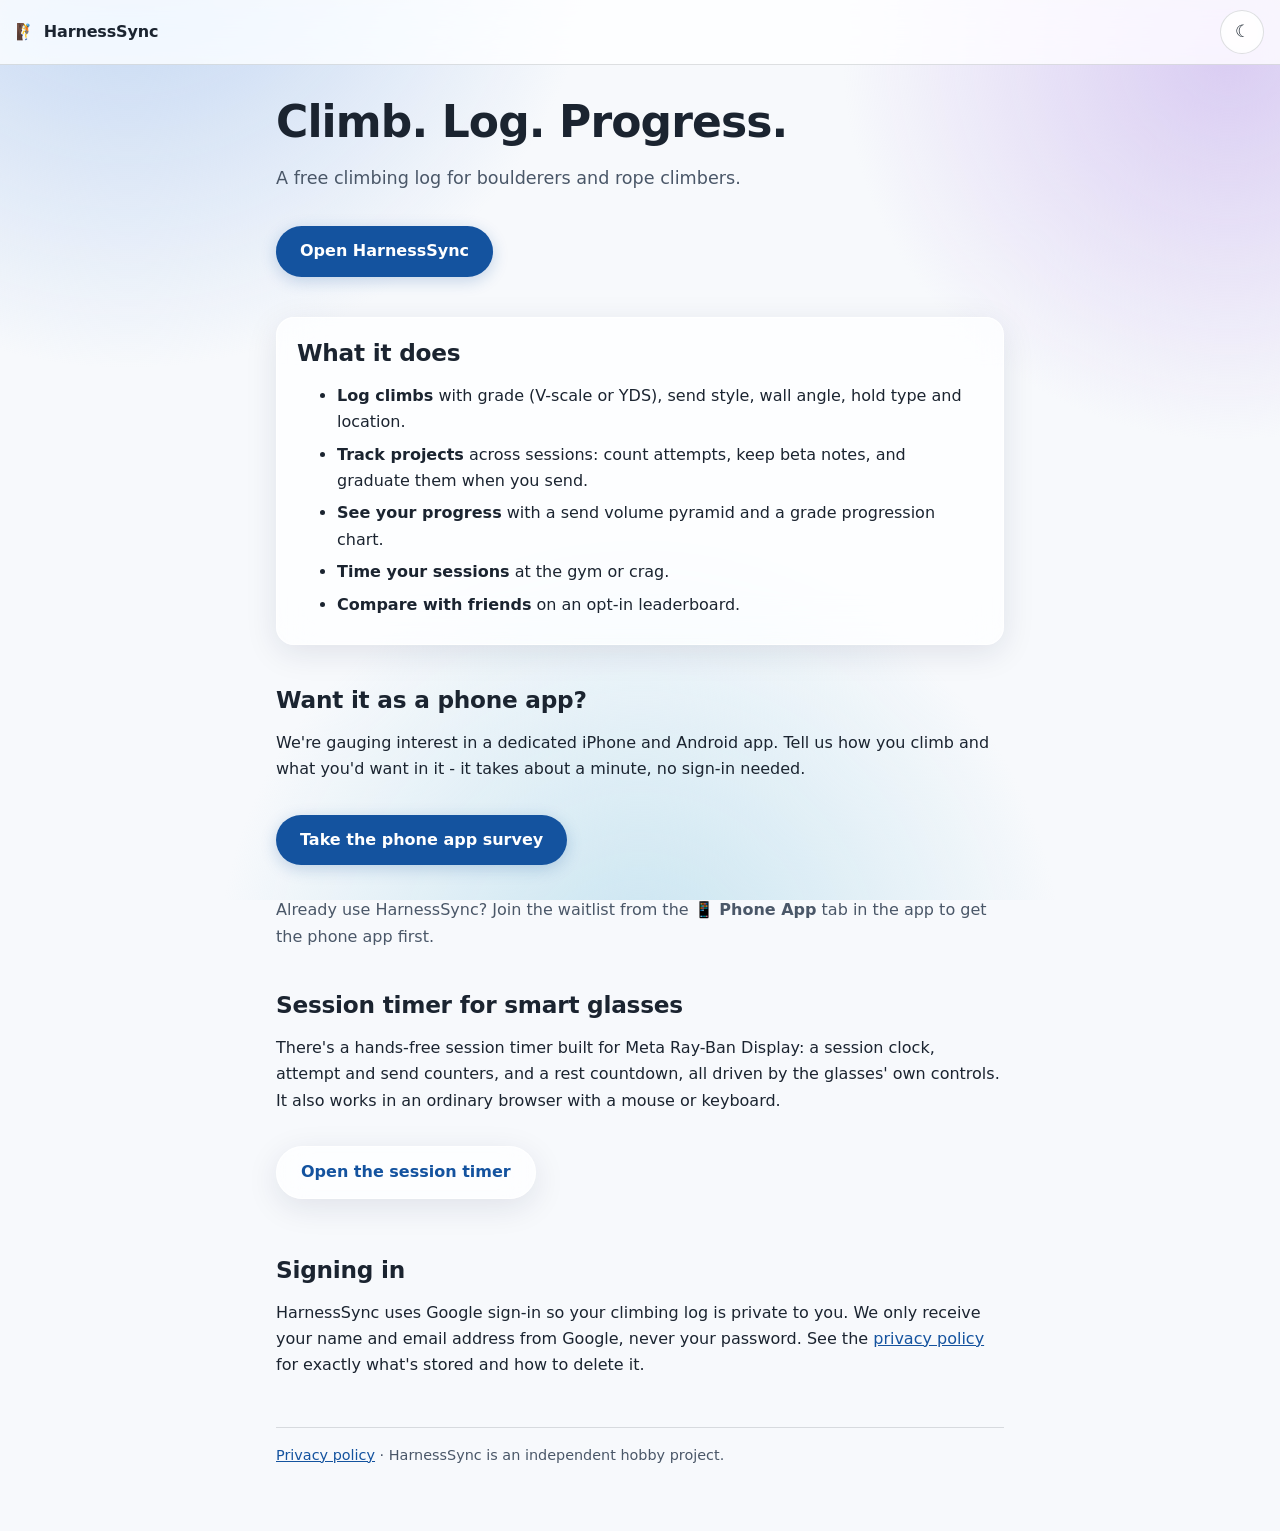
==== docs/index.html @ 40128119 "Rebuild the site mobile-first, with glass surfaces and a theme switch Translucent panels over an amb" ====
<!DOCTYPE html>
<html lang="en">
<head>
  <meta charset="utf-8">
  <meta name="viewport" content="width=device-width, initial-scale=1, viewport-fit=cover">
  <title>HarnessSync</title>
  <meta name="description" content="HarnessSync is a free climbing log for tracking sends, projects, grade pyramids and progression.">
  <meta name="theme-color" content="#f7f9fc" media="(prefers-color-scheme: light)">
  <meta name="theme-color" content="#080d17" media="(prefers-color-scheme: dark)">
  <link rel="icon" href="icon.svg" type="image/svg+xml">
  <link rel="stylesheet" href="style.css">
  <!-- Applies a saved theme before the first paint, so the page never flashes
       the wrong one. Must stay inline and before the stylesheet's first use. -->
  <script>
    try {
      var saved = localStorage.getItem("harnesssync-theme");
      if (saved === "light" || saved === "dark") {
        document.documentElement.setAttribute("data-theme", saved);
      }
    } catch (e) {}
  </script>
  <script src="theme.js" defer></script>
</head>
<body>
  <header class="topbar">
    <a class="brand" href="index.html">
      <span aria-hidden="true">🧗</span> HarnessSync
    </a>
    <button id="theme-toggle" class="theme-toggle" type="button" aria-label="Switch theme" hidden>
      <span class="theme-icon" aria-hidden="true">☾</span>
    </button>
  </header>

  <main>
    <h1>Climb. Log. Progress.</h1>
    <p class="lead">A free climbing log for boulderers and rope climbers.</p>

    <a class="button" href="https://harnesssync.streamlit.app">Open HarnessSync</a>

    <div class="card">
      <h2>What it does</h2>
      <ul>
        <li><strong>Log climbs</strong> with grade (V-scale or YDS), send style, wall angle, hold type and location.</li>
        <li><strong>Track projects</strong> across sessions: count attempts, keep beta notes, and graduate them when you send.</li>
        <li><strong>See your progress</strong> with a send volume pyramid and a grade progression chart.</li>
        <li><strong>Time your sessions</strong> at the gym or crag.</li>
        <li><strong>Compare with friends</strong> on an opt-in leaderboard.</li>
      </ul>
    </div>

    <h2>Want it as a phone app?</h2>
    <p>
      We're gauging interest in a dedicated iPhone and Android app. Tell us how you climb and what
      you'd want in it - it takes about a minute, no sign-in needed.
    </p>
    <a class="button" href="https://forms.gle/E8kgR29bSmvdnM9M7" target="_blank" rel="noopener">
      Take the phone app survey<span class="visually-hidden"> (opens in a new tab)</span>
    </a>
    <p class="muted">
      Already use HarnessSync? Join the waitlist from the <strong>📱 Phone App</strong> tab in the app
      to get the phone app first.
    </p>

    <h2>Session timer for smart glasses</h2>
    <p>
      There's a hands-free session timer built for Meta Ray-Ban Display: a session clock, attempt
      and send counters, and a rest countdown, all driven by the glasses' own controls. It also
      works in an ordinary browser with a mouse or keyboard.
    </p>
    <a class="button secondary" href="glasses/">Open the session timer</a>

    <h2>Signing in</h2>
    <p>
      HarnessSync uses Google sign-in so your climbing log is private to you. We only receive
      your name and email address from Google, never your password.
      See the <a href="privacy.html">privacy policy</a> for exactly what's stored and how to delete it.
    </p>

    <footer>
      <a href="privacy.html">Privacy policy</a> ·
      HarnessSync is an independent hobby project.
    </footer>
  </main>
</body>
</html>
---- docs/style.css ----
/* HarnessSync site styles.
   Mobile-first, with a translucent "glass" surface treatment over an ambient
   gradient backdrop, and an explicit light/dark theme switch.

   Colour note: text sits on translucent panels, so its effective background
   depends on the backdrop showing through. Every value here was checked
   against the *worst-case* composite (glass over the most saturated blob),
   not just over the flat page tint. Worst case is 6.5:1 for muted text and
   13.9:1 for body text, so there is real headroom. If you retune the blobs
   or the glass alpha, re-check before shipping. */

/* ----------------------------------------------------------------- tokens */
:root {
  color-scheme: light;

  --page: #f7f9fc;
  --blob-a: #b9d0f0;
  --blob-b: #d9ccf2;
  --blob-c: #c8e4f0;

  --text: #1b2430;
  --muted: #4a5768;
  --accent: #14539f;
  --on-accent: #ffffff;

  --glass: rgba(255, 255, 255, 0.72);
  --glass-bar: rgba(255, 255, 255, 0.78);
  /* The opaque equivalent, for browsers without backdrop-filter and for
     visitors who ask for reduced transparency. Matches the composite of
     --glass over --page, so the design degrades without shifting. */
  --glass-solid: #fbfcfe;
  --glass-border: rgba(255, 255, 255, 0.85);
  --glass-shadow: 0 8px 32px rgba(16, 32, 64, 0.10);
  --hairline: rgba(27, 36, 48, 0.14);
}

/* System preference, unless the visitor has explicitly chosen light */
@media (prefers-color-scheme: dark) {
  :root:not([data-theme="light"]) {
    color-scheme: dark;

    --page: #080d17;
    --blob-a: #1e4a85;
    --blob-b: #3a2f6b;
    --blob-c: #14405e;

    --text: #e8eef7;
    --muted: #a3b2c7;
    --accent: #7eb6fd;
    --on-accent: #0b1220;

    --glass: rgba(17, 25, 40, 0.70);
    --glass-bar: rgba(17, 25, 40, 0.80);
    --glass-solid: #0e1523;
    --glass-border: rgba(255, 255, 255, 0.12);
    --glass-shadow: 0 8px 32px rgba(0, 0, 0, 0.40);
    --hairline: rgba(232, 238, 247, 0.16);
  }
}

/* Explicit choice from the theme switch, which wins over the system */
:root[data-theme="dark"] {
  color-scheme: dark;

  --page: #080d17;
  --blob-a: #1e4a85;
  --blob-b: #3a2f6b;
  --blob-c: #14405e;

  --text: #e8eef7;
  --muted: #a3b2c7;
  --accent: #7eb6fd;
  --on-accent: #0b1220;

  --glass: rgba(17, 25, 40, 0.70);
  --glass-bar: rgba(17, 25, 40, 0.80);
  --glass-solid: #0e1523;
  --glass-border: rgba(255, 255, 255, 0.12);
  --glass-shadow: 0 8px 32px rgba(0, 0, 0, 0.40);
  --hairline: rgba(232, 238, 247, 0.16);
}

/* ------------------------------------------------------------------- base */
* { box-sizing: border-box; }

html {
  -webkit-text-size-adjust: 100%;
  /* Keep anchored headings clear of the sticky bar */
  scroll-padding-top: 88px;
}

body {
  margin: 0;
  background: var(--page);
  color: var(--text);
  font: 16px/1.65 -apple-system, BlinkMacSystemFont, "Segoe UI", system-ui, Roboto, sans-serif;
  /* Long URLs and route names shouldn't force a sideways scroll on a phone */
  overflow-wrap: break-word;
  -webkit-tap-highlight-color: rgba(20, 83, 159, 0.15);
}

/* The ambient backdrop. Fixed and behind everything, so the glass panels
   have something to refract as the page scrolls. */
body::before {
  content: "";
  position: fixed;
  inset: 0;
  z-index: -1;
  pointer-events: none;
  background:
    radial-gradient(60vmax 60vmax at 10% -12%, var(--blob-a), transparent 62%),
    radial-gradient(52vmax 52vmax at 96% 6%, var(--blob-b), transparent 58%),
    /* Anchored low so panels still have something to refract once the
       visitor has scrolled past the first screen */
    radial-gradient(55vmax 55vmax at 50% 108%, var(--blob-c), transparent 60%);
}

/* -------------------------------------------------------------- top bar */
.topbar {
  position: sticky;
  top: 0;
  z-index: 10;
  display: flex;
  align-items: center;
  justify-content: space-between;
  gap: 12px;
  padding: 10px max(16px, env(safe-area-inset-right)) 10px max(16px, env(safe-area-inset-left));
  padding-top: calc(10px + env(safe-area-inset-top));
  background: var(--glass-bar);
  -webkit-backdrop-filter: blur(20px) saturate(180%);
  backdrop-filter: blur(20px) saturate(180%);
  border-bottom: 1px solid var(--hairline);
}

.brand {
  display: inline-flex;
  align-items: center;
  gap: 8px;
  color: var(--text);
  font-weight: 650;
  font-size: 1rem;
  letter-spacing: -0.01em;
  text-decoration: none;
}

/* -------------------------------------------------- theme switch button */
/* Hidden until theme.js enables it, so it is never a dead control */
.theme-toggle[hidden] { display: none; }

.theme-toggle {
  display: inline-flex;
  align-items: center;
  justify-content: center;
  /* 44px: the smallest comfortable touch target */
  inline-size: 44px;
  block-size: 44px;
  flex: none;
  padding: 0;
  border: 1px solid var(--hairline);
  border-radius: 50%;
  background: var(--glass);
  -webkit-backdrop-filter: blur(12px) saturate(160%);
  backdrop-filter: blur(12px) saturate(160%);
  color: var(--text);
  font-size: 1.05rem;
  line-height: 1;
  cursor: pointer;
  transition: transform 150ms ease, border-color 150ms ease;
}

.theme-toggle:hover { border-color: var(--accent); }
.theme-toggle:active { transform: scale(0.94); }

/* ------------------------------------------------------------------ layout */
main {
  max-width: 760px;
  margin: 0 auto;
  padding:
    32px
    max(16px, env(safe-area-inset-right))
    calc(64px + env(safe-area-inset-bottom))
    max(16px, env(safe-area-inset-left));
}

/* --------------------------------------------------------------- typography */
h1 {
  font-size: clamp(2rem, 7vw, 2.75rem);
  line-height: 1.12;
  letter-spacing: -0.02em;
  margin: 0 0 10px;
}

h2 {
  font-size: clamp(1.2rem, 3.6vw, 1.45rem);
  line-height: 1.25;
  letter-spacing: -0.01em;
  margin: 40px 0 10px;
}

p, li { color: var(--text); }
li { margin: 6px 0; }
.lead { font-size: 1.1rem; color: var(--muted); }
.muted { color: var(--muted); }

a { color: var(--accent); }

/* ----------------------------------------------------------------- surfaces */
.card {
  background: var(--glass);
  -webkit-backdrop-filter: blur(20px) saturate(180%);
  backdrop-filter: blur(20px) saturate(180%);
  border: 1px solid var(--glass-border);
  border-radius: 18px;
  box-shadow: var(--glass-shadow);
  padding: 20px;
  margin: 24px 0;
}

.card > :first-child { margin-top: 0; }
.card > :last-child { margin-bottom: 0; }

/* ------------------------------------------------------------------ buttons */
/* Solid, not glass: a translucent fill can't guarantee the label's contrast */
.button {
  display: inline-flex;
  align-items: center;
  justify-content: center;
  min-block-size: 48px;
  /* Full width on a phone, hugging its label once there's room */
  inline-size: 100%;
  margin: 16px 0;
  padding: 12px 24px;
  border-radius: 999px;
  background: var(--accent);
  color: var(--on-accent);
  font-size: 1rem;
  font-weight: 600;
  text-align: center;
  text-decoration: none;
  box-shadow: 0 4px 16px rgba(20, 83, 159, 0.22);
  transition: transform 150ms ease, box-shadow 150ms ease;
}

.button:hover { box-shadow: 0 6px 22px rgba(20, 83, 159, 0.3); }
.button:active { transform: translateY(1px); }

.button.secondary {
  background: var(--glass);
  -webkit-backdrop-filter: blur(16px) saturate(170%);
  backdrop-filter: blur(16px) saturate(170%);
  border: 1px solid var(--glass-border);
  color: var(--accent);
  box-shadow: var(--glass-shadow);
}

@media (min-width: 480px) {
  .button { inline-size: auto; }
}

/* -------------------------------------------------------------------- focus */
/* Offset so the ring lands on the page rather than inside a coloured fill,
   where it would be hard to see. */
a:focus-visible,
button:focus-visible {
  outline: 3px solid var(--text);
  outline-offset: 3px;
  border-radius: 8px;
}

/* ------------------------------------------------------------------- footer */
footer {
  margin-top: 48px;
  padding-top: 16px;
  border-top: 1px solid var(--hairline);
  color: var(--muted);
  font-size: 0.9rem;
}

/* ------------------------------------------------------------------ helpers */
/* Read by screen readers, takes no space on screen */
.visually-hidden {
  position: absolute;
  width: 1px;
  height: 1px;
  margin: -1px;
  padding: 0;
  overflow: hidden;
  clip-path: inset(50%);
  white-space: nowrap;
  border: 0;
}

/* --------------------------------------------------------- user preferences */

/* No backdrop-filter (older Firefox, some embedded browsers): go opaque,
   otherwise the panels would be a flat wash with text over raw gradient. */
@supports not ((backdrop-filter: blur(1px)) or (-webkit-backdrop-filter: blur(1px))) {
  .topbar,
  .card,
  .button.secondary,
  .theme-toggle {
    background: var(--glass-solid);
  }
}

/* Transparency can cause discomfort and makes text harder to pick out.
   Drop the backdrop entirely and make every surface opaque. */
@media (prefers-reduced-transparency: reduce) {
  body::before { display: none; }

  .topbar,
  .card,
  .button.secondary,
  .theme-toggle {
    background: var(--glass-solid);
    -webkit-backdrop-filter: none;
    backdrop-filter: none;
  }
}

/* Same again for forced high contrast, plus firmer edges */
@media (prefers-contrast: more) {
  body::before { display: none; }

  .topbar,
  .card,
  .button.secondary,
  .theme-toggle {
    background: var(--glass-solid);
    -webkit-backdrop-filter: none;
    backdrop-filter: none;
    border-color: var(--text);
  }

  .muted, .lead { color: var(--text); }
}

@media (prefers-reduced-motion: reduce) {
  *, *::before, *::after {
    animation-duration: 0.01ms !important;
    animation-iteration-count: 1 !important;
    transition-duration: 0.01ms !important;
    scroll-behavior: auto !important;
  }
}
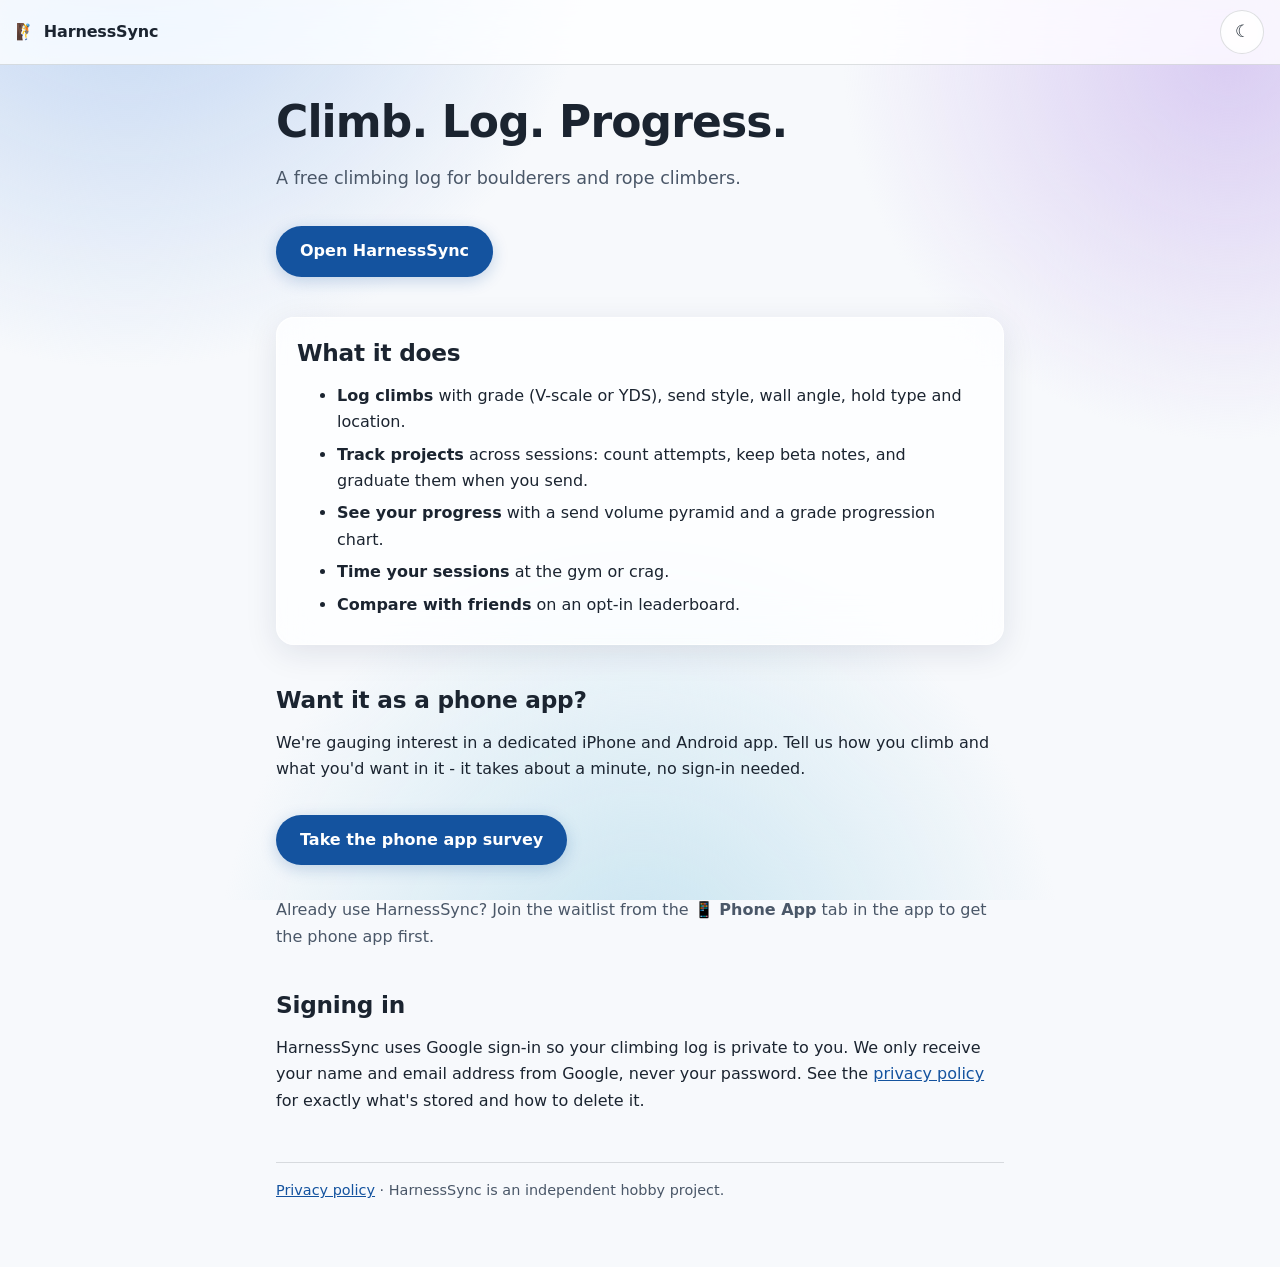
==== commit 4dea9b74: "Remove the Meta Ray-Ban Display session timer Drops docs/glasses/ entirely: the page, its stylesheet" ====
--- a/docs/index.html
+++ b/docs/index.html
@@ -61,14 +61,6 @@
       to get the phone app first.
     </p>
 
-    <h2>Session timer for smart glasses</h2>
-    <p>
-      There's a hands-free session timer built for Meta Ray-Ban Display: a session clock, attempt
-      and send counters, and a rest countdown, all driven by the glasses' own controls. It also
-      works in an ordinary browser with a mouse or keyboard.
-    </p>
-    <a class="button secondary" href="glasses/">Open the session timer</a>
-
     <h2>Signing in</h2>
     <p>
       HarnessSync uses Google sign-in so your climbing log is private to you. We only receive
--- a/docs/style.css
+++ b/docs/style.css
@@ -244,15 +244,6 @@
 .button:hover { box-shadow: 0 6px 22px rgba(20, 83, 159, 0.3); }
 .button:active { transform: translateY(1px); }
 
-.button.secondary {
-  background: var(--glass);
-  -webkit-backdrop-filter: blur(16px) saturate(170%);
-  backdrop-filter: blur(16px) saturate(170%);
-  border: 1px solid var(--glass-border);
-  color: var(--accent);
-  box-shadow: var(--glass-shadow);
-}
-
 @media (min-width: 480px) {
   .button { inline-size: auto; }
 }
@@ -297,7 +288,6 @@
 @supports not ((backdrop-filter: blur(1px)) or (-webkit-backdrop-filter: blur(1px))) {
   .topbar,
   .card,
-  .button.secondary,
   .theme-toggle {
     background: var(--glass-solid);
   }
@@ -310,7 +300,6 @@
 
   .topbar,
   .card,
-  .button.secondary,
   .theme-toggle {
     background: var(--glass-solid);
     -webkit-backdrop-filter: none;
@@ -324,7 +313,6 @@
 
   .topbar,
   .card,
-  .button.secondary,
   .theme-toggle {
     background: var(--glass-solid);
     -webkit-backdrop-filter: none;
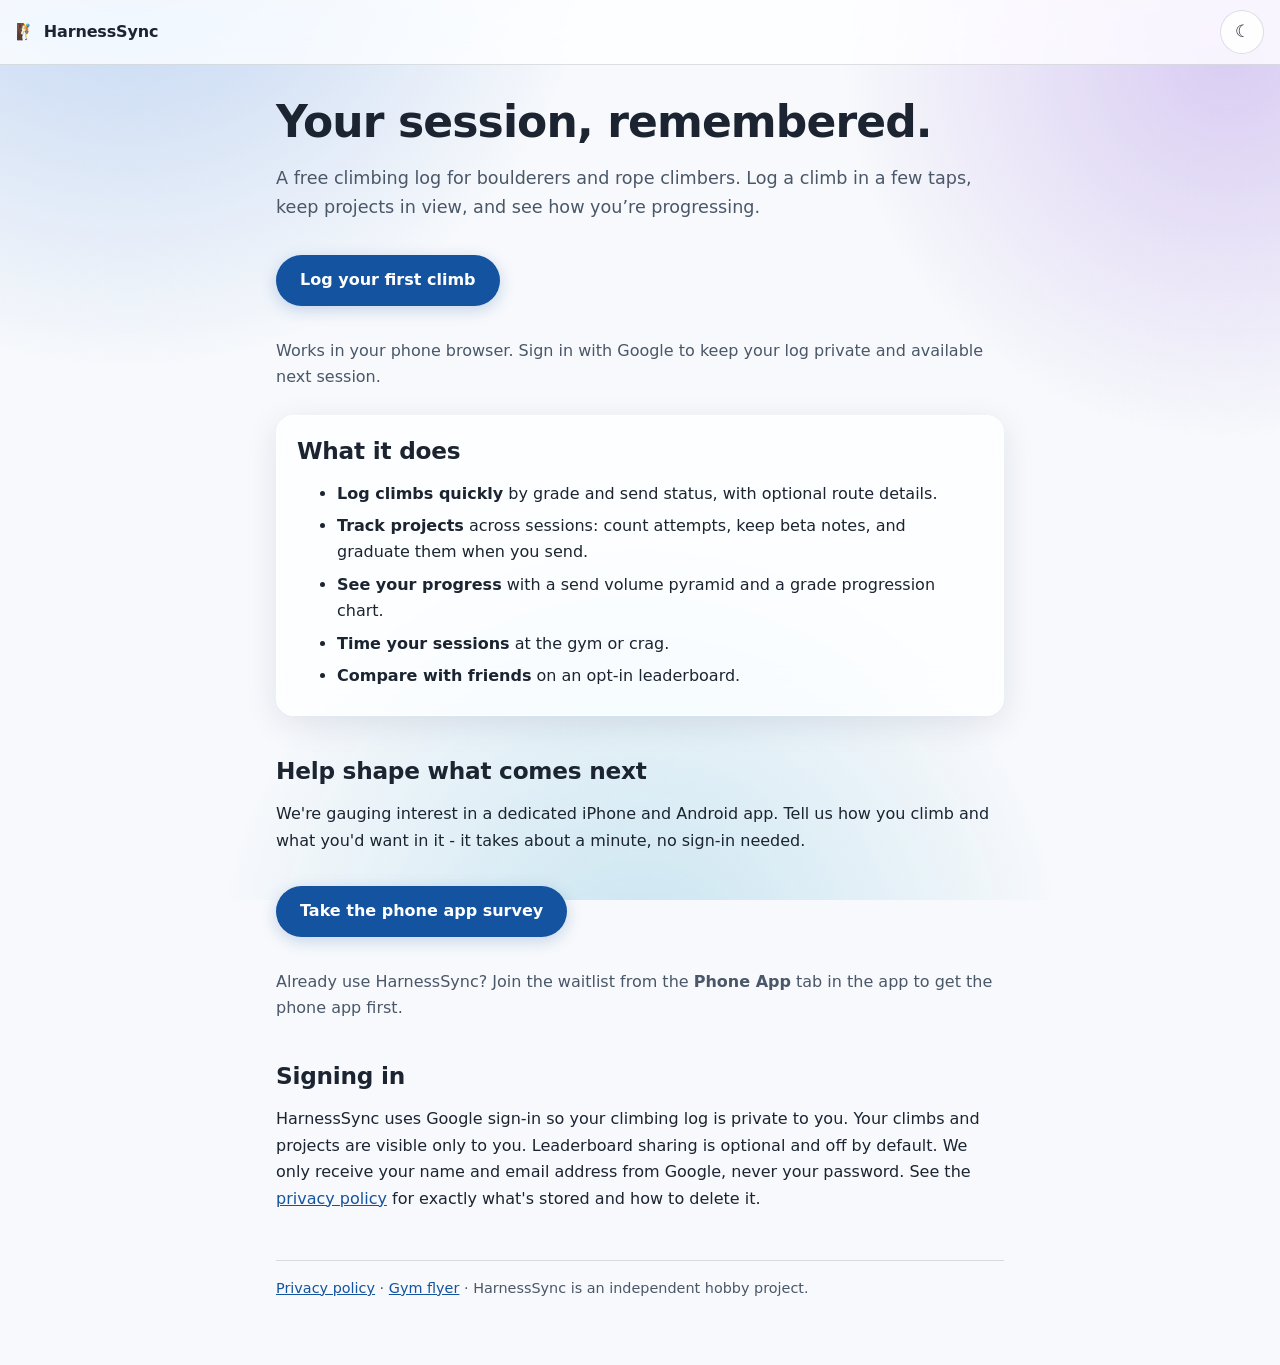
==== commit d6026077: "Prepare HarnessSync gym pilot release" ====
--- a/docs/index.html
+++ b/docs/index.html
@@ -3,8 +3,8 @@
 <head>
   <meta charset="utf-8">
   <meta name="viewport" content="width=device-width, initial-scale=1, viewport-fit=cover">
-  <title>HarnessSync</title>
-  <meta name="description" content="HarnessSync is a free climbing log for tracking sends, projects, grade pyramids and progression.">
+  <title>HarnessSync | Your climbing log</title>
+  <meta name="description" content="A free, private climbing log for gym sessions, sends, projects, and progress.">
   <meta name="theme-color" content="#f7f9fc" media="(prefers-color-scheme: light)">
   <meta name="theme-color" content="#080d17" media="(prefers-color-scheme: dark)">
   <link rel="icon" href="icon.svg" type="image/svg+xml">
@@ -32,15 +32,16 @@
   </header>
 
   <main>
-    <h1>Climb. Log. Progress.</h1>
-    <p class="lead">A free climbing log for boulderers and rope climbers.</p>
+    <h1>Your session, remembered.</h1>
+    <p class="lead">A free climbing log for boulderers and rope climbers. Log a climb in a few taps, keep projects in view, and see how you’re progressing.</p>
 
-    <a class="button" href="https://harnesssync.streamlit.app">Open HarnessSync</a>
+    <a class="button" href="https://harnesssync.streamlit.app">Log your first climb</a>
+    <p class="muted">Works in your phone browser. Sign in with Google to keep your log private and available next session.</p>
 
     <div class="card">
       <h2>What it does</h2>
       <ul>
-        <li><strong>Log climbs</strong> with grade (V-scale or YDS), send style, wall angle, hold type and location.</li>
+        <li><strong>Log climbs quickly</strong> by grade and send status, with optional route details.</li>
         <li><strong>Track projects</strong> across sessions: count attempts, keep beta notes, and graduate them when you send.</li>
         <li><strong>See your progress</strong> with a send volume pyramid and a grade progression chart.</li>
         <li><strong>Time your sessions</strong> at the gym or crag.</li>
@@ -48,7 +49,7 @@
       </ul>
     </div>
 
-    <h2>Want it as a phone app?</h2>
+    <h2>Help shape what comes next</h2>
     <p>
       We're gauging interest in a dedicated iPhone and Android app. Tell us how you climb and what
       you'd want in it - it takes about a minute, no sign-in needed.
@@ -57,19 +58,21 @@
       Take the phone app survey<span class="visually-hidden"> (opens in a new tab)</span>
     </a>
     <p class="muted">
-      Already use HarnessSync? Join the waitlist from the <strong>📱 Phone App</strong> tab in the app
+      Already use HarnessSync? Join the waitlist from the <strong>Phone App</strong> tab in the app
       to get the phone app first.
     </p>
 
     <h2>Signing in</h2>
     <p>
-      HarnessSync uses Google sign-in so your climbing log is private to you. We only receive
+      HarnessSync uses Google sign-in so your climbing log is private to you. Your climbs and projects
+      are visible only to you. Leaderboard sharing is optional and off by default. We only receive
       your name and email address from Google, never your password.
       See the <a href="privacy.html">privacy policy</a> for exactly what's stored and how to delete it.
     </p>
 
     <footer>
       <a href="privacy.html">Privacy policy</a> ·
+      <a href="gym-flyer.html">Gym flyer</a> ·
       HarnessSync is an independent hobby project.
     </footer>
   </main>
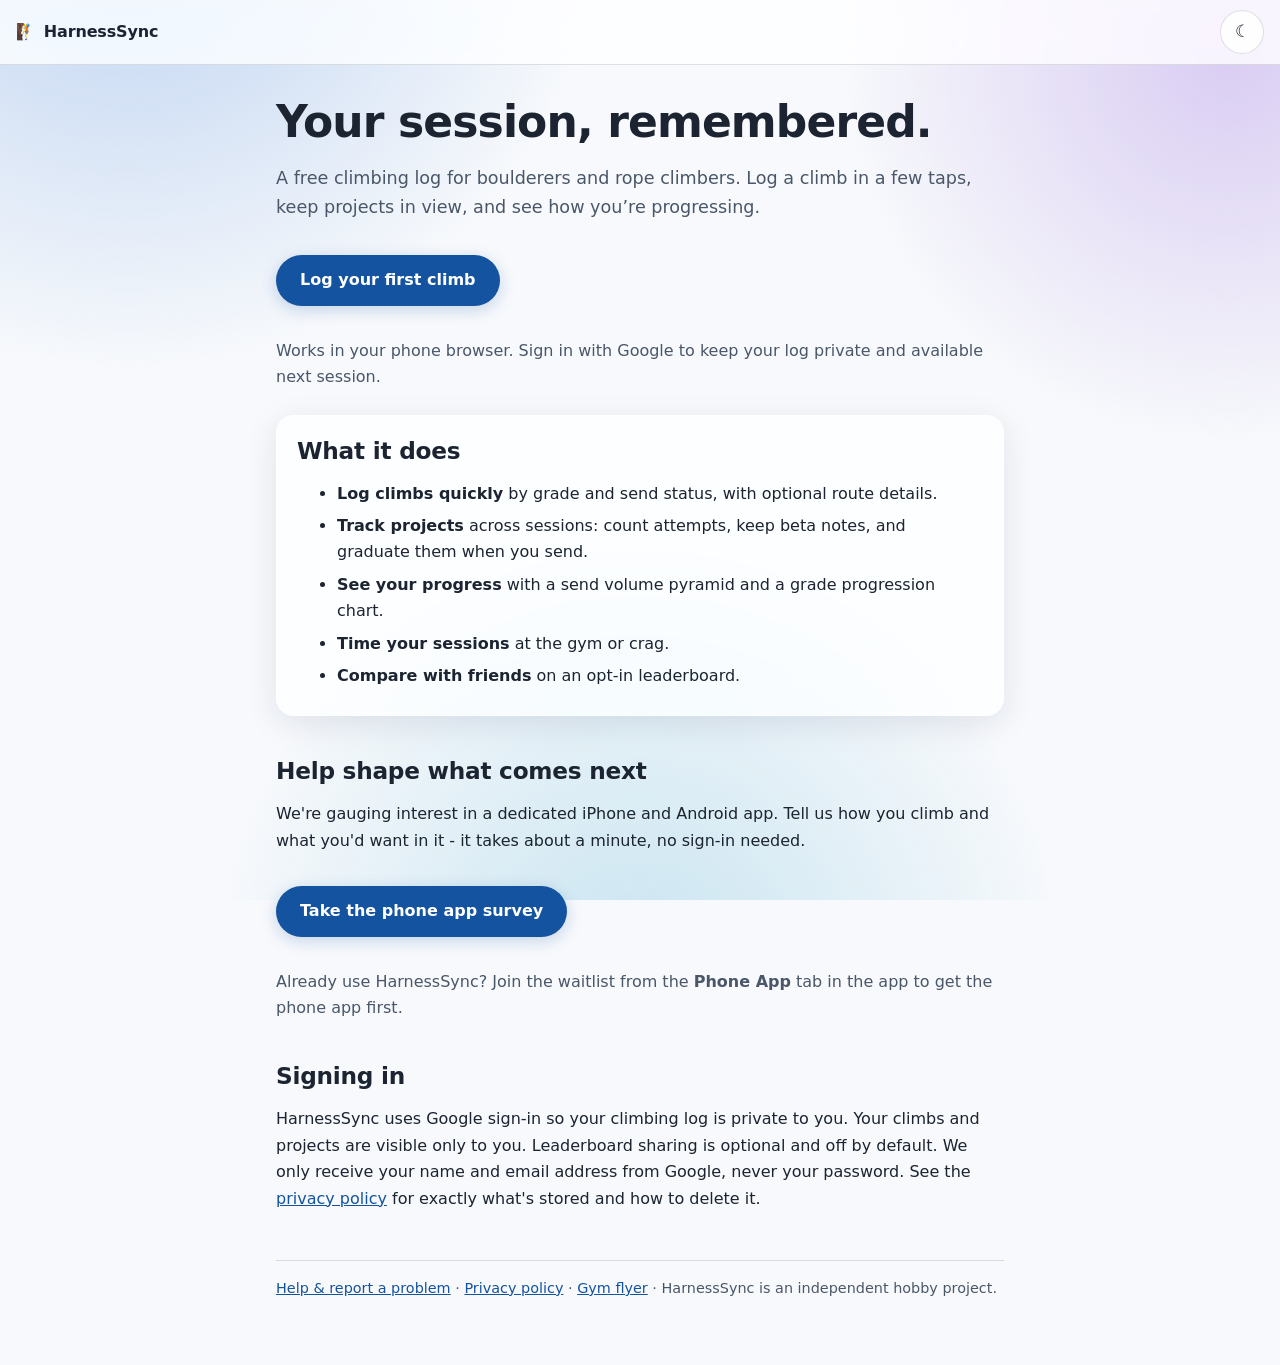
==== commit 62d58a38: "Add support tickets, owner dashboard, and optional AI triage" ====
--- a/docs/index.html
+++ b/docs/index.html
@@ -71,6 +71,7 @@
     </p>
 
     <footer>
+      <a href="support.html">Help &amp; report a problem</a> ·
       <a href="privacy.html">Privacy policy</a> ·
       <a href="gym-flyer.html">Gym flyer</a> ·
       HarnessSync is an independent hobby project.
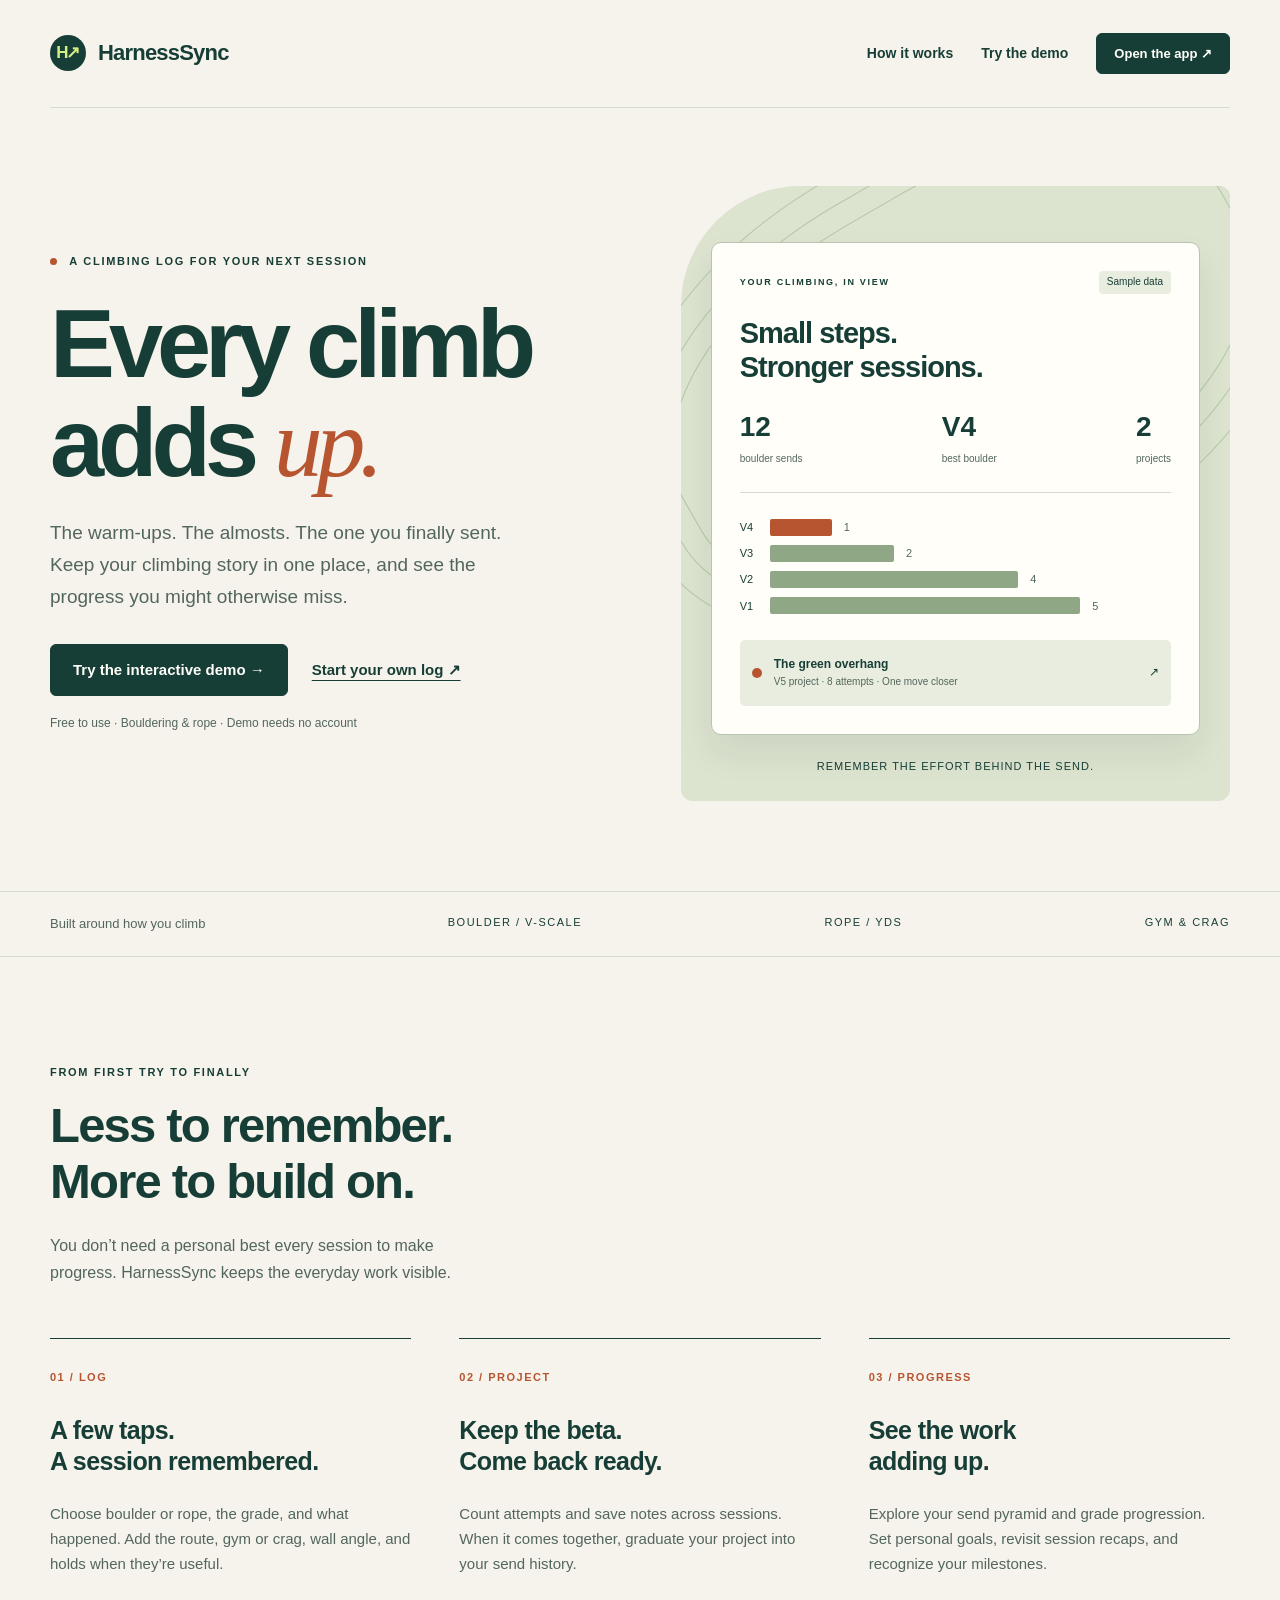
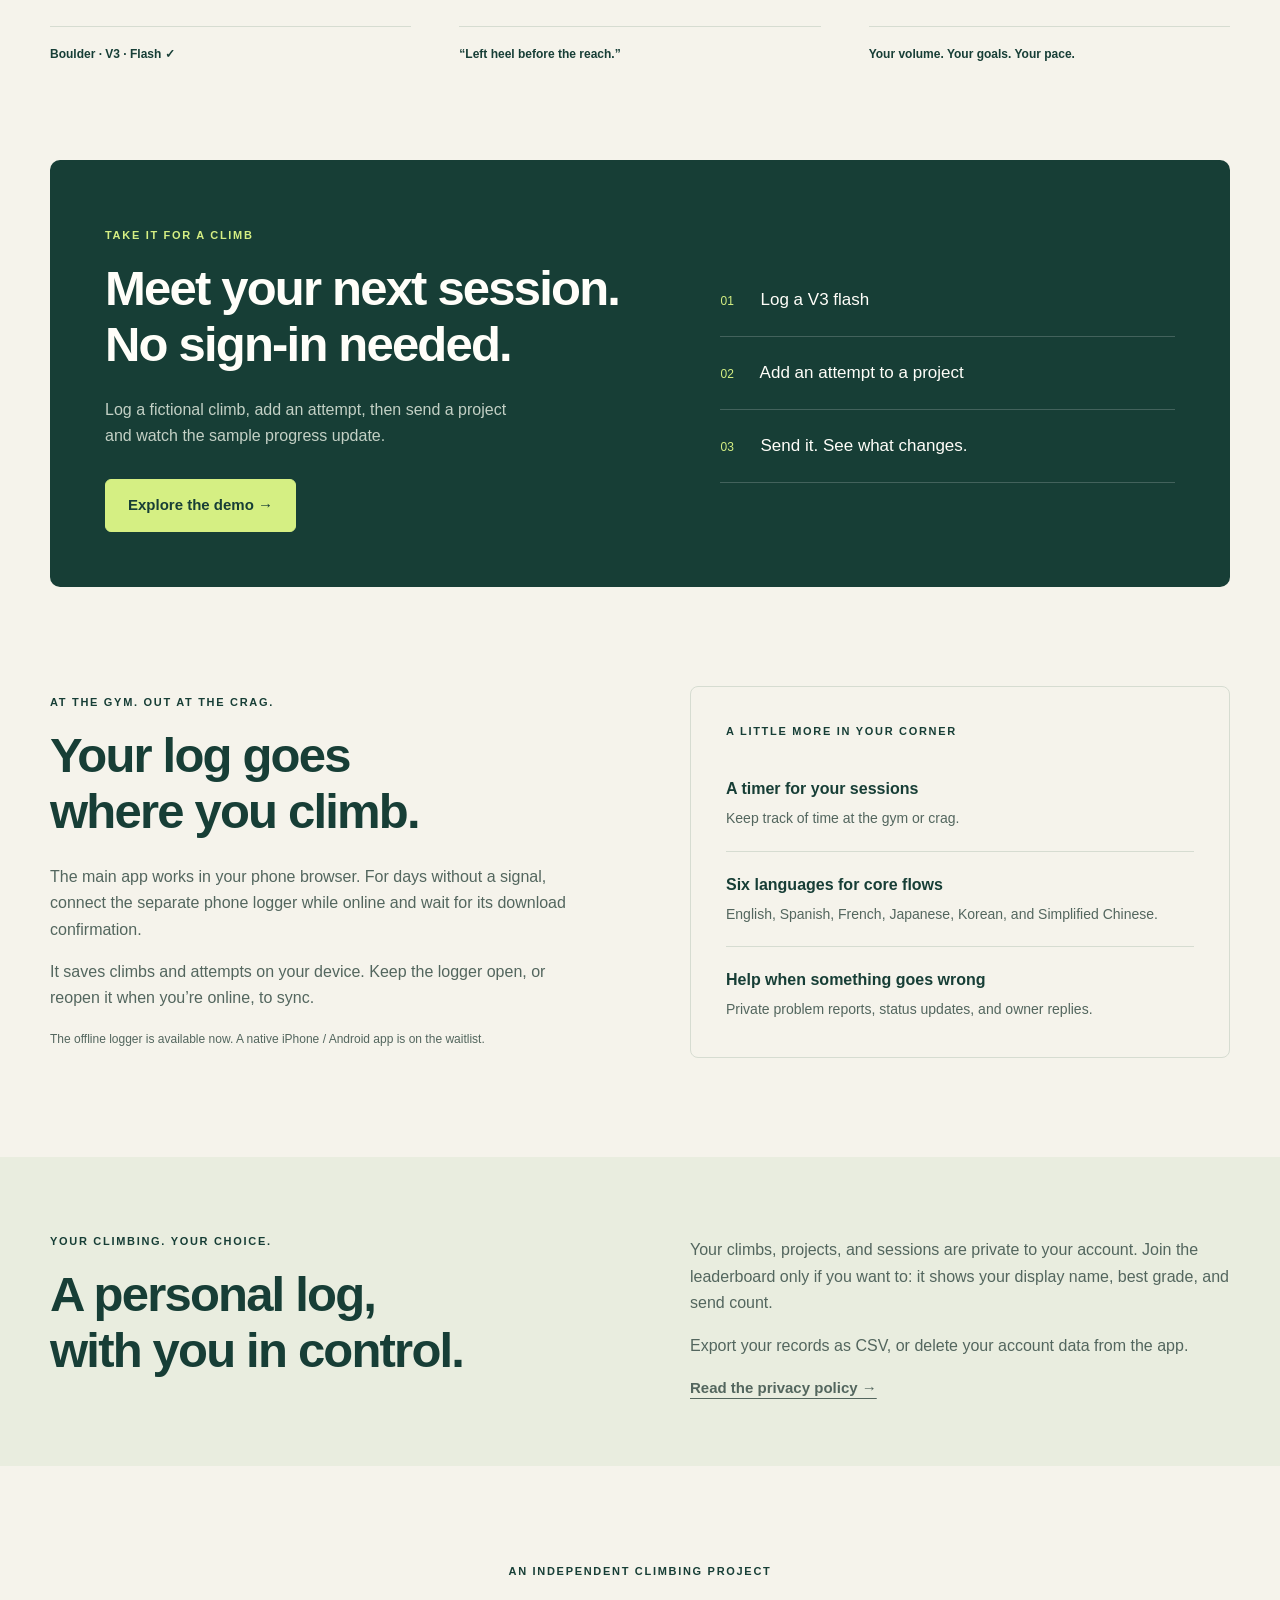
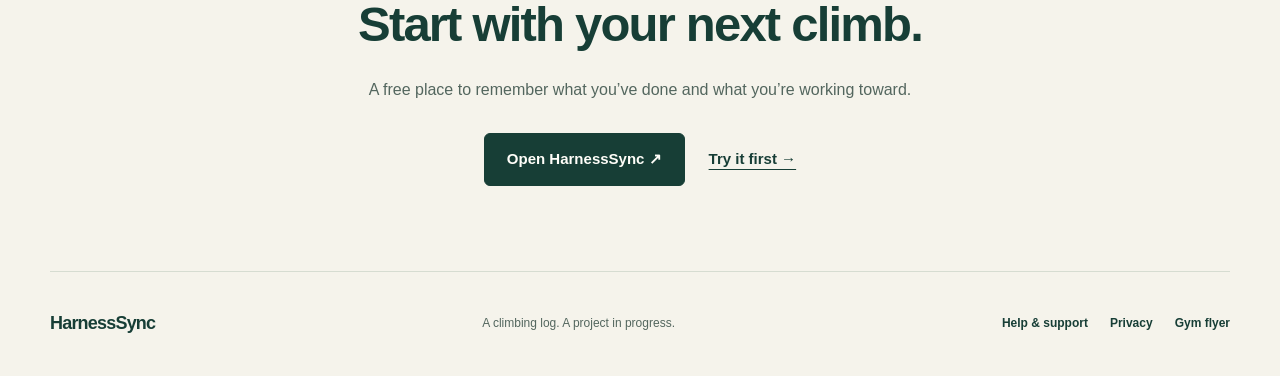
==== commit 064bc716: "Add project website and interactive climbing demo" ====
--- a/docs/index.html
+++ b/docs/index.html
@@ -2,80 +2,62 @@
 <html lang="en">
 <head>
   <meta charset="utf-8">
-  <meta name="viewport" content="width=device-width, initial-scale=1, viewport-fit=cover">
-  <title>HarnessSync | Your climbing log</title>
-  <meta name="description" content="A free, private climbing log for gym sessions, sends, projects, and progress.">
-  <meta name="theme-color" content="#f7f9fc" media="(prefers-color-scheme: light)">
-  <meta name="theme-color" content="#080d17" media="(prefers-color-scheme: dark)">
+  <meta name="viewport" content="width=device-width, initial-scale=1">
+  <title>HarnessSync — Every climb adds up.</title>
+  <meta name="description" content="A free climbing log for boulderers and rope climbers. Remember your sends, work your projects, and see your progress. Try the demo without signing in.">
+  <meta name="theme-color" content="#f5f3eb">
   <link rel="icon" href="icon.svg" type="image/svg+xml">
-  <link rel="stylesheet" href="style.css">
-  <!-- Applies a saved theme before the first paint, so the page never flashes
-       the wrong one. Must stay inline and before the stylesheet's first use. -->
-  <script>
-    try {
-      var saved = localStorage.getItem("harnesssync-theme");
-      if (saved === "light" || saved === "dark") {
-        document.documentElement.setAttribute("data-theme", saved);
-      }
-    } catch (e) {}
-  </script>
-  <script src="theme.js" defer></script>
+  <link rel="stylesheet" href="showcase.css">
 </head>
 <body>
-  <header class="topbar">
-    <a class="brand" href="index.html">
-      <span aria-hidden="true">🧗</span> HarnessSync
-    </a>
-    <button id="theme-toggle" class="theme-toggle" type="button" aria-label="Switch theme" hidden>
-      <span class="theme-icon" aria-hidden="true">☾</span>
-    </button>
+  <a class="skip" href="#main">Skip to content</a>
+  <header class="site-header wrap">
+    <a class="wordmark" href="index.html"><span class="brand-mark" aria-hidden="true">H↗</span> HarnessSync</a>
+    <nav aria-label="Main navigation"><a href="#how-it-works">How it works</a><a href="demo.html">Try the demo</a><a class="button small" href="https://harnesssync.onrender.com">Open the app ↗</a></nav>
   </header>
-
-  <main>
-    <h1>Your session, remembered.</h1>
-    <p class="lead">A free climbing log for boulderers and rope climbers. Log a climb in a few taps, keep projects in view, and see how you’re progressing.</p>
-
-    <a class="button" href="https://harnesssync.streamlit.app">Log your first climb</a>
-    <p class="muted">Works in your phone browser. Sign in with Google to keep your log private and available next session.</p>
-
-    <div class="card">
-      <h2>What it does</h2>
-      <ul>
-        <li><strong>Log climbs quickly</strong> by grade and send status, with optional route details.</li>
-        <li><strong>Track projects</strong> across sessions: count attempts, keep beta notes, and graduate them when you send.</li>
-        <li><strong>See your progress</strong> with a send volume pyramid and a grade progression chart.</li>
-        <li><strong>Time your sessions</strong> at the gym or crag.</li>
-        <li><strong>Compare with friends</strong> on an opt-in leaderboard.</li>
-      </ul>
-    </div>
-
-    <h2>Help shape what comes next</h2>
-    <p>
-      We're gauging interest in a dedicated iPhone and Android app. Tell us how you climb and what
-      you'd want in it - it takes about a minute, no sign-in needed.
-    </p>
-    <a class="button" href="https://forms.gle/E8kgR29bSmvdnM9M7" target="_blank" rel="noopener">
-      Take the phone app survey<span class="visually-hidden"> (opens in a new tab)</span>
-    </a>
-    <p class="muted">
-      Already use HarnessSync? Join the waitlist from the <strong>Phone App</strong> tab in the app
-      to get the phone app first.
-    </p>
-
-    <h2>Signing in</h2>
-    <p>
-      HarnessSync uses Google sign-in so your climbing log is private to you. Your climbs and projects
-      are visible only to you. Leaderboard sharing is optional and off by default. We only receive
-      your name and email address from Google, never your password.
-      See the <a href="privacy.html">privacy policy</a> for exactly what's stored and how to delete it.
-    </p>
-
-    <footer>
-      <a href="support.html">Help &amp; report a problem</a> ·
-      <a href="privacy.html">Privacy policy</a> ·
-      <a href="gym-flyer.html">Gym flyer</a> ·
-      HarnessSync is an independent hobby project.
-    </footer>
+  <main id="main">
+    <section class="hero wrap">
+      <div class="hero-copy">
+        <p class="eyebrow"><span class="dot"></span> A climbing log for your next session</p>
+        <h1>Every climb<br>adds <em>up.</em></h1>
+        <p class="lead">The warm-ups. The almosts. The one you finally sent. Keep your climbing story in one place, and see the progress you might otherwise miss.</p>
+        <div class="actions"><a class="button" href="demo.html">Try the interactive demo →</a><a class="text-link" href="https://harnesssync.onrender.com">Start your own log ↗</a></div>
+        <p class="fine">Free to use · Bouldering &amp; rope · Demo needs no account</p>
+      </div>
+      <div class="hero-visual" aria-label="Illustrative climbing log with fictional sample data">
+        <div class="contour" aria-hidden="true"></div>
+        <div class="preview-card">
+          <div class="preview-top"><span class="eyebrow">Your climbing, in view</span><span class="sample-label">Sample data</span></div>
+          <div class="preview-title">Small steps.<br>Stronger sessions.</div>
+          <div class="mini-stats"><div><strong>12</strong><span>boulder sends</span></div><div><strong>V4</strong><span>best boulder</span></div><div><strong>2</strong><span>projects</span></div></div>
+          <div class="mini-pyramid" aria-label="Example pyramid: V4 one, V3 two, V2 four, V1 five sends">
+            <div><span>V4</span><i style="--w:20%"></i><b>1</b></div><div><span>V3</span><i style="--w:40%"></i><b>2</b></div><div><span>V2</span><i style="--w:80%"></i><b>4</b></div><div><span>V1</span><i style="--w:100%"></i><b>5</b></div>
+          </div>
+          <div class="preview-project"><span class="route-dot"></span><div><strong>The green overhang</strong><small>V5 project · 8 attempts · One move closer</small></div><span aria-hidden="true">↗</span></div>
+        </div>
+        <p class="visual-caption">Remember the effort behind the send.</p>
+      </div>
+    </section>
+    <div class="discipline-strip"><div class="wrap"><span>Built around how you climb</span><span>BOULDER / V-SCALE</span><span>ROPE / YDS</span><span>GYM &amp; CRAG</span></div></div>
+    <section class="section wrap" id="how-it-works">
+      <div class="section-intro"><p class="eyebrow">From first try to finally</p><h2>Less to remember.<br>More to build on.</h2><p>You don’t need a personal best every session to make progress. HarnessSync keeps the everyday work visible.</p></div>
+      <div class="steps">
+        <article><span class="step-number">01 / LOG</span><h3>A few taps. <br>A session remembered.</h3><p>Choose boulder or rope, the grade, and what happened. Add the route, gym or crag, wall angle, and holds when they’re useful.</p><span class="example">Boulder · V3 · Flash ✓</span></article>
+        <article><span class="step-number">02 / PROJECT</span><h3>Keep the beta. <br>Come back ready.</h3><p>Count attempts and save notes across sessions. When it comes together, graduate your project into your send history.</p><span class="example">“Left heel before the reach.”</span></article>
+        <article><span class="step-number">03 / PROGRESS</span><h3>See the work <br>adding up.</h3><p>Explore your send pyramid and grade progression. Set personal goals, revisit session recaps, and recognize your milestones.</p><span class="example">Your volume. Your goals. Your pace.</span></article>
+      </div>
+    </section>
+    <section class="demo-invite wrap">
+      <div><p class="eyebrow">Take it for a climb</p><h2>Meet your next session.<br>No sign-in needed.</h2><p>Log a fictional climb, add an attempt, then send a project and watch the sample progress update.</p><a class="button lime" href="demo.html">Explore the demo →</a></div>
+      <ol class="demo-checklist"><li><span>01</span> Log a V3 flash</li><li><span>02</span> Add an attempt to a project</li><li><span>03</span> Send it. See what changes.</li></ol>
+    </section>
+    <section class="section wrap field-section">
+      <div><p class="eyebrow">At the gym. Out at the crag.</p><h2>Your log goes<br>where you climb.</h2><p>The main app works in your phone browser. For days without a signal, connect the separate phone logger while online and wait for its download confirmation.</p><p>It saves climbs and attempts on your device. Keep the logger open, or reopen it when you’re online, to sync.</p><p class="fine">The offline logger is available now. A native iPhone / Android app is on the waitlist.</p></div>
+      <div class="field-notes"><span class="eyebrow">A little more in your corner</span><ul><li><strong>A timer for your sessions</strong><span>Keep track of time at the gym or crag.</span></li><li><strong>Six languages for core flows</strong><span>English, Spanish, French, Japanese, Korean, and Simplified Chinese.</span></li><li><strong>Help when something goes wrong</strong><span>Private problem reports, status updates, and owner replies.</span></li></ul></div>
+    </section>
+    <section class="privacy-section"><div class="wrap privacy-grid"><div><p class="eyebrow">Your climbing. Your choice.</p><h2>A personal log,<br>with you in control.</h2></div><div><p>Your climbs, projects, and sessions are private to your account. Join the leaderboard only if you want to: it shows your display name, best grade, and send count.</p><p>Export your records as CSV, or delete your account data from the app.</p><a class="text-link" href="privacy.html">Read the privacy policy →</a></div></div></section>
+    <section class="final-cta wrap"><p class="eyebrow">An independent climbing project</p><h2>Start with your next climb.</h2><p>A free place to remember what you’ve done and what you’re working toward.</p><div class="actions"><a class="button" href="https://harnesssync.onrender.com">Open HarnessSync ↗</a><a class="text-link" href="demo.html">Try it first →</a></div></section>
   </main>
+  <footer class="site-footer wrap"><a class="wordmark" href="index.html">HarnessSync</a><p>A climbing log. A project in progress.</p><nav aria-label="Footer"><a href="support.html">Help &amp; support</a><a href="privacy.html">Privacy</a><a href="gym-flyer.html">Gym flyer</a></nav></footer>
 </body>
 </html>
--- a/docs/showcase.css
+++ b/docs/showcase.css
@@ -0,0 +1,1014 @@
+/* Shared presentation site and demo. No external assets or fonts. */
+:root{
+  color-scheme:light;
+  --paper:#f5f3eb;
+  --ink:#173e36;
+  --muted:#53665e;
+  --line:#d6dcd1;
+  --white:#fffef9;
+  --lime:#d5ef83;
+  --orange:#b85531;
+  --soft:#e9eddf;
+}
+*{
+  box-sizing:border-box;
+}
+html{
+  scroll-behavior:smooth;
+  scroll-padding-top:30px;
+}
+body{
+  margin:0;
+  background:var(--paper);
+  color:var(--ink);
+  font:16px/1.65 "Segoe UI",Arial,sans-serif;
+}
+a{
+  color:inherit;
+  text-underline-offset:5px;
+}
+button,input,select,textarea{
+  font:inherit;
+}
+button,a,input,select,textarea{
+  touch-action:manipulation;
+}
+a:focus-visible,button:focus-visible,input:focus-visible,select:focus-visible,textarea:focus-visible{
+  outline:3px solid var(--orange);
+  outline-offset:4px;
+}
+button{
+  cursor:pointer;
+}
+.wrap{
+  width:min(1180px,calc(100% - 80px));
+  margin-inline:auto;
+}
+.skip{
+  position:absolute;
+  top:-100px;
+  left:20px;
+  background:var(--white);
+  padding:12px;
+  z-index:10;
+}
+.skip:focus{
+  top:10px;
+}
+.site-header{
+  display:flex;
+  justify-content:space-between;
+  align-items:center;
+  gap:24px;
+  min-height:108px;
+  border-bottom:1px solid var(--line);
+}
+.wordmark{
+  font-size:22px;
+  font-weight:750;
+  text-decoration:none;
+  letter-spacing:-.8px;
+  display:inline-flex;
+  align-items:center;
+  gap:12px;
+}
+.brand-mark{
+  display:grid;
+  place-items:center;
+  width:36px;
+  height:36px;
+  background:var(--ink);
+  color:var(--lime);
+  border-radius:50%;
+  font-size:17px;
+  letter-spacing:-3px;
+  padding-right:3px;
+}
+nav{
+  display:flex;
+  gap:28px;
+  align-items:center;
+}
+nav a{
+  text-decoration:none;
+  font-size:14px;
+  font-weight:600;
+}
+.button{
+  display:inline-flex;
+  align-items:center;
+  justify-content:center;
+  gap:24px;
+  background:var(--ink);
+  color:var(--white);
+  border:1px solid var(--ink);
+  border-radius:6px;
+  padding:14px 22px;
+  text-decoration:none;
+  font-weight:650;
+  font-size:15px;
+  line-height:1.5;
+}
+.button:hover{
+  background:#285b4e;
+}
+.button.small{
+  padding:10px 17px;
+  font-size:13px;
+}
+.button.lime{
+  background:var(--lime);
+  color:var(--ink);
+  border-color:var(--lime);
+}
+.button.secondary{
+  background:transparent;
+  color:var(--ink);
+  border-color:var(--line);
+}
+.button.secondary:hover{
+  background:var(--soft);
+}
+.text-link{
+  font-weight:650;
+  font-size:15px;
+}
+.eyebrow{
+  font-size:11px;
+  text-transform:uppercase;
+  letter-spacing:1.7px;
+  font-weight:750;
+}
+.dot{
+  display:inline-block;
+  width:7px;
+  height:7px;
+  border-radius:50%;
+  background:var(--orange);
+  margin-right:8px;
+}
+.hero{
+  display:grid;
+  grid-template-columns:1.05fr 1fr;
+  align-items:center;
+  gap:54px;
+  padding-block:78px 90px;
+}
+h1{
+  font-size:clamp(64px,7.6vw,102px);
+  line-height:1.01;
+  letter-spacing:-6px;
+  font-weight:600;
+  margin:25px 0;
+}
+h1 em{
+  font-family:Georgia,serif;
+  font-weight:400;
+  color:var(--orange);
+}
+.lead{
+  font-size:19px;
+  line-height:1.7;
+  max-width:490px;
+  color:var(--muted);
+}
+.actions{
+  display:flex;
+  gap:24px;
+  align-items:center;
+  flex-wrap:wrap;
+  margin-top:30px;
+}
+.fine{
+  font-size:12px;
+  color:var(--muted);
+  margin-top:18px;
+}
+.hero-visual{
+  background:#dce3cf;
+  border-radius:120px 12px 12px 12px;
+  position:relative;
+  padding:56px 30px 26px;
+  overflow:hidden;
+}
+.contour{
+  position:absolute;
+  border:1px solid #b6c7a7;
+  pointer-events:none;
+  transform:rotate(-30deg);
+  border-radius:45%;
+  width:620px;
+  height:350px;
+  left:-30px;
+  top:0;
+  box-shadow:0 0 0 22px #dce3cf,0 0 0 23px #b6c7a7,0 0 0 48px #dce3cf,0 0 0 49px #b6c7a7;
+}
+.preview-card{
+  position:relative;
+  background:var(--white);
+  border:1px solid #b8c4b1;
+  border-radius:10px;
+  padding:28px;
+  box-shadow:0 18px 35px #173e3614;
+}
+.preview-top{
+  display:flex;
+  justify-content:space-between;
+  gap:12px;
+  align-items:center;
+}
+.preview-top .eyebrow{
+  font-size:9px;
+}
+.sample-label{
+  font-size:10px;
+  background:var(--soft);
+  padding:3px 8px;
+  border-radius:4px;
+  white-space:nowrap;
+}
+.preview-title{
+  font-size:29px;
+  line-height:1.2;
+  letter-spacing:-1px;
+  margin-top:22px;
+  font-weight:600;
+}
+.mini-stats{
+  display:flex;
+  justify-content:space-between;
+  margin:25px 0;
+  padding-bottom:22px;
+  border-bottom:1px solid var(--line);
+  gap:12px;
+}
+.mini-stats strong{
+  display:block;
+  font-size:28px;
+  line-height:1.2;
+  font-weight:600;
+}
+.mini-stats span{
+  font-size:10px;
+  color:var(--muted);
+}
+.mini-pyramid{
+  display:grid;
+  gap:8px;
+}
+.mini-pyramid>div{
+  display:flex;
+  align-items:center;
+  gap:12px;
+  font-size:11px;
+}
+.mini-pyramid span{
+  width:18px;
+}
+.mini-pyramid i{
+  display:block;
+  width:calc(var(--w)*.72);
+  height:17px;
+  background:#8fa785;
+  border-radius:2px;
+}
+.mini-pyramid>div:first-child i{
+  background:var(--orange);
+}
+.mini-pyramid b{
+  font-weight:400;
+  color:var(--muted);
+}
+.preview-project{
+  display:flex;
+  gap:12px;
+  align-items:center;
+  background:var(--soft);
+  padding:15px 12px;
+  margin-top:25px;
+  border-radius:5px;
+  font-size:12px;
+}
+.preview-project>span:last-child{
+  margin-left:auto;
+}
+.preview-project small{
+  display:block;
+  font-size:10px;
+  color:var(--muted);
+}
+.route-dot{
+  width:10px;
+  height:10px;
+  flex-shrink:0;
+  background:var(--orange);
+  border-radius:50%;
+}
+.visual-caption{
+  position:relative;
+  text-align:center;
+  font-size:11px;
+  letter-spacing:1px;
+  text-transform:uppercase;
+  margin:22px 0 0;
+}
+.discipline-strip{
+  border-block:1px solid var(--line);
+}
+.discipline-strip .wrap{
+  display:flex;
+  justify-content:space-between;
+  gap:20px;
+  flex-wrap:wrap;
+  padding-block:21px;
+  font-size:11px;
+  letter-spacing:1.5px;
+}
+.discipline-strip span:first-child{
+  letter-spacing:0;
+  font-size:13px;
+  color:var(--muted);
+}
+.section{
+  padding-block:95px;
+}
+h2{
+  font-size:clamp(32px,4vw,49px);
+  line-height:1.15;
+  letter-spacing:-1.8px;
+  font-weight:550;
+  margin:16px 0 24px;
+}
+h3{
+  font-size:25px;
+  line-height:1.25;
+  letter-spacing:-.6px;
+  font-weight:600;
+}
+.section-intro{
+  max-width:560px;
+}
+.section-intro>p:last-child{
+  max-width:430px;
+  color:var(--muted);
+}
+.steps{
+  display:grid;
+  grid-template-columns:repeat(3,1fr);
+  gap:48px;
+  margin-top:52px;
+}
+.steps article{
+  border-top:1px solid var(--ink);
+  padding-top:24px;
+}
+.step-number{
+  font-size:11px;
+  letter-spacing:1.5px;
+  color:var(--orange);
+  font-weight:700;
+}
+.steps p{
+  font-size:15px;
+  color:var(--muted);
+}
+.example{
+  display:block;
+  margin-top:24px;
+  font-size:12px;
+  padding-top:18px;
+  border-top:1px solid var(--line);
+  font-weight:600;
+}
+.demo-invite{
+  background:var(--ink);
+  color:var(--white);
+  border-radius:10px;
+  padding:55px;
+  display:grid;
+  grid-template-columns:1.2fr 1fr;
+  gap:70px;
+  align-items:center;
+}
+.demo-invite p:not(.eyebrow){
+  max-width:430px;
+  color:#c3d0c5;
+}
+.demo-invite .eyebrow{
+  color:var(--lime);
+}
+.demo-invite .button{
+  margin-top:14px;
+}
+.demo-checklist{
+  list-style:none;
+  margin:0;
+  padding:0;
+}
+.demo-checklist li{
+  padding:22px 0;
+  border-bottom:1px solid #ffffff30;
+  font-size:17px;
+}
+.demo-checklist span{
+  color:var(--lime);
+  margin-right:22px;
+  font-size:12px;
+}
+.field-section{
+  display:grid;
+  grid-template-columns:1fr 1fr;
+  gap:100px;
+  align-items:center;
+}
+.field-section p:not(.eyebrow){
+  color:var(--muted);
+}
+.field-notes{
+  border:1px solid var(--line);
+  padding:35px;
+  border-radius:8px;
+}
+.field-notes ul{
+  list-style:none;
+  padding:0;
+  margin-bottom:0;
+}
+.field-notes li{
+  padding:20px 0;
+  border-bottom:1px solid var(--line);
+}
+.field-notes li:last-child{
+  border:0;
+  padding-bottom:0;
+}
+.field-notes strong,.field-notes span{
+  display:block;
+}
+.field-notes li span{
+  font-size:14px;
+  color:var(--muted);
+  margin-top:5px;
+}
+.privacy-section{
+  background:var(--soft);
+  padding-block:64px;
+}
+.privacy-grid{
+  display:grid;
+  grid-template-columns:1fr 1fr;
+  gap:100px;
+  align-items:center;
+}
+.privacy-grid>div:last-child{
+  color:var(--muted);
+}
+.final-cta{
+  text-align:center;
+  padding-block:85px;
+}
+.final-cta .actions{
+  justify-content:center;
+}
+.final-cta p:not(.eyebrow){
+  color:var(--muted);
+}
+.site-footer{
+  display:flex;
+  align-items:center;
+  justify-content:space-between;
+  gap:24px;
+  flex-wrap:wrap;
+  padding-block:30px;
+  border-top:1px solid var(--line);
+  font-size:12px;
+}
+.site-footer .wordmark{
+  font-size:18px;
+}
+.site-footer p{
+  color:var(--muted);
+}
+.site-footer nav{
+  gap:22px;
+}
+.site-footer a{
+  font-size:12px;
+}
+/* Browser-only demo */
+.demo-heading{
+  display:flex;
+  justify-content:space-between;
+  align-items:end;
+  gap:24px;
+  padding-block:42px 25px;
+}
+.demo-heading h1{
+  font-size:46px;
+  letter-spacing:-2px;
+  margin:10px 0;
+}
+.demo-heading p{
+  margin:8px 0;
+  color:var(--muted);
+  max-width:650px;
+}
+.demo-banner{
+  display:flex;
+  gap:12px;
+  align-items:center;
+  background:var(--soft);
+  border:1px solid var(--line);
+  padding:12px 18px;
+  border-radius:6px;
+  font-size:13px;
+}
+.demo-banner strong{
+  white-space:nowrap;
+}
+.demo-shell{
+  display:grid;
+  grid-template-columns:200px 1fr;
+  min-height:630px;
+  background:var(--white);
+  border:1px solid var(--line);
+  border-radius:10px;
+  overflow:hidden;
+  margin-block:20px 28px;
+}
+.demo-sidebar{
+  padding:25px 18px;
+  background:#edf0e6;
+  border-right:1px solid var(--line);
+}
+.demo-sidebar .eyebrow{
+  padding-inline:12px;
+}
+.demo-nav{
+  display:grid;
+  gap:6px;
+  margin-top:25px;
+}
+.demo-nav button{
+  padding:12px;
+  text-align:left;
+  border:0;
+  background:transparent;
+  border-radius:5px;
+  color:var(--ink);
+  font-size:14px;
+}
+.demo-nav button[aria-pressed="true"]{
+  background:var(--ink);
+  color:var(--white);
+}
+.demo-nav button:hover:not([aria-pressed="true"]){
+  background:#dde4d4;
+}
+.sample-account{
+  font-size:12px;
+  padding:25px 12px;
+  color:var(--muted);
+}
+.sample-account strong{
+  display:block;
+  color:var(--ink);
+}
+.demo-content{
+  padding:32px 40px;
+  min-width:0;
+}
+.demo-content h2{
+  font-size:30px;
+  margin-top:0;
+  letter-spacing:-1px;
+}
+.demo-content h3{
+  font-size:18px;
+  margin:0 0 12px;
+}
+.demo-content .intro{
+  font-size:14px;
+  color:var(--muted);
+  margin-top:-10px;
+}
+.guided-step{
+  font-size:13px;
+  border-left:3px solid var(--orange);
+  padding:8px 15px;
+  margin:22px 0;
+  background:var(--paper);
+}
+.form-grid{
+  display:grid;
+  grid-template-columns:1fr 1fr;
+  gap:18px;
+  margin-block:25px;
+}
+.form-grid label{
+  display:grid;
+  gap:7px;
+  font-size:13px;
+  font-weight:600;
+}
+.form-grid input,.form-grid select,.form-grid textarea{
+  width:100%;
+  min-width:0;
+  border:1px solid #a7b7a7;
+  border-radius:5px;
+  background:var(--white);
+  color:var(--ink);
+  padding:10px;
+}
+.form-grid .full{
+  grid-column:1/-1;
+}
+.demo-content details{
+  margin-bottom:22px;
+}
+.demo-content summary{
+  cursor:pointer;
+  font-size:14px;
+}
+.feedback{
+  min-height:28px;
+  font-size:14px;
+  font-weight:600;
+  margin-bottom:15px;
+  color:var(--ink);
+}
+.project-card{
+  padding:22px;
+  border:1px solid var(--line);
+  border-radius:7px;
+  margin-top:18px;
+}
+.project-card .project-meta{
+  font-size:12px;
+  color:var(--muted);
+}
+.project-card textarea{
+  display:block;
+  width:100%;
+  resize:vertical;
+  min-height:70px;
+  border:1px solid #a7b7a7;
+  background:var(--paper);
+  padding:12px;
+  border-radius:5px;
+  color:var(--ink);
+  font-size:14px;
+}
+.project-card label{
+  display:block;
+  font-size:12px;
+  font-weight:600;
+  margin-block:12px 6px;
+}
+.project-card select{
+  padding:7px;
+  border:1px solid #a7b7a7;
+  background:var(--white);
+  border-radius:4px;
+  color:var(--ink);
+}
+.project-card .actions{
+  gap:12px;
+  margin-top:18px;
+}
+.project-card .button{
+  padding:10px 15px;
+  font-size:13px;
+}
+.stats-grid{
+  display:grid;
+  grid-template-columns:repeat(3,1fr);
+  gap:16px;
+  margin-block:26px;
+}
+.stat{
+  padding:20px;
+  background:var(--soft);
+  border-radius:5px;
+}
+.stat strong{
+  display:block;
+  font-size:32px;
+  font-weight:600;
+  line-height:1.3;
+}
+.stat span{
+  font-size:12px;
+  color:var(--muted);
+}
+.progress-filter{
+  display:flex;
+  align-items:center;
+  gap:12px;
+  font-size:13px;
+  margin-block:25px;
+}
+.progress-filter select{
+  padding:7px;
+  background:var(--white);
+  color:var(--ink);
+  border:1px solid var(--line);
+  border-radius:4px;
+}
+.pyramid-row{
+  display:grid;
+  grid-template-columns:45px 1fr 65px;
+  gap:12px;
+  align-items:center;
+  margin-block:9px;
+  font-size:13px;
+}
+.pyramid-track{
+  display:flex;
+  justify-content:center;
+}
+.pyramid-bar{
+  height:24px;
+  width:var(--bar-width);
+  min-width:7px;
+  background:#809f77;
+  border-radius:3px;
+}
+.pyramid-row:first-child .pyramid-bar{
+  background:var(--orange);
+}
+.pyramid-row span:last-child{
+  text-align:right;
+  color:var(--muted);
+  font-size:12px;
+}
+.history{
+  list-style:none;
+  padding:0;
+}
+.history li{
+  border-bottom:1px solid var(--line);
+  padding:14px 0;
+  display:flex;
+  justify-content:space-between;
+  gap:15px;
+  font-size:14px;
+}
+.history small{
+  display:block;
+  color:var(--muted);
+  font-size:12px;
+}
+.history .grade{
+  font-weight:700;
+  white-space:nowrap;
+}
+.empty{
+  padding:25px;
+  background:var(--soft);
+  border-radius:5px;
+}
+.demo-bottom{
+  display:flex;
+  align-items:center;
+  justify-content:space-between;
+  gap:24px;
+  flex-wrap:wrap;
+  padding-bottom:45px;
+}
+.demo-bottom p{
+  max-width:640px;
+  color:var(--muted);
+  font-size:14px;
+}
+[hidden]{
+  display:none!important;
+}
+@media(min-width:1000px){
+  .steps p{
+    min-height:100px;
+  }
+}
+@media(max-width:900px){
+  .wrap{
+    width:calc(100% - 40px);
+  }
+  .hero{
+    gap:30px;
+    padding-block:45px;
+  }
+  .hero-visual{
+    padding:40px 20px 20px;
+  }
+  h1{
+    font-size:70px;
+    letter-spacing:-4px;
+  }
+  .preview-card{
+    padding:20px;
+  }
+  .preview-top{
+    flex-wrap:wrap;
+  }
+  .steps{
+    gap:25px;
+  }
+  .field-section,.privacy-grid{
+    gap:40px;
+  }
+  .demo-invite{
+    gap:35px;
+    padding:35px;
+  }
+  .site-header nav{
+    gap:18px;
+  }
+  .demo-content{
+    padding:28px;
+  }
+  .demo-shell{
+    grid-template-columns:170px 1fr;
+  }
+}
+@media(max-width:650px){
+  .site-header{
+    min-height:90px;
+    flex-wrap:wrap;
+    padding-block:20px;
+    gap:16px;
+  }
+  .site-header nav{
+    gap:20px;
+    width:100%;
+    justify-content:space-between;
+  }
+  .site-header nav a{
+    font-size:12px;
+  }
+  .site-header nav .button{
+    padding:7px 11px;
+  }
+  .hero{
+    grid-template-columns:1fr;
+    padding-block:30px 45px;
+  }
+  .hero h1{
+    font-size:76px;
+  }
+  .hero .lead{
+    font-size:17px;
+  }
+  .hero-visual{
+    margin-top:15px;
+    padding:35px 24px 24px;
+  }
+  .preview-top{
+    flex-wrap:nowrap;
+  }
+  .preview-title{
+    font-size:30px;
+  }
+  .discipline-strip .wrap{
+    display:grid;
+    grid-template-columns:1fr 1fr;
+    gap:12px;
+    font-size:10px;
+  }
+  .section{
+    padding-block:55px;
+  }
+  .steps{
+    grid-template-columns:1fr;
+    gap:30px;
+    margin-top:35px;
+  }
+  .steps h3 br{
+    display:none;
+  }
+  .steps h3{
+    font-size:23px;
+  }
+  .steps p{
+    margin-top:12px;
+  }
+  .example{
+    margin-top:16px;
+  }
+  .demo-invite{
+    grid-template-columns:1fr;
+    padding:30px 24px;
+    gap:20px;
+  }
+  .demo-checklist li{
+    font-size:15px;
+    padding-block:17px;
+  }
+  .field-section,.privacy-grid{
+    grid-template-columns:1fr;
+    gap:24px;
+  }
+  .field-notes{
+    padding:25px;
+  }
+  .privacy-section{
+    padding-block:40px;
+  }
+  .final-cta{
+    padding-block:55px;
+  }
+  .site-footer{
+    gap:12px;
+    padding-block:25px;
+  }
+  .site-footer p{
+    margin:0;
+  }
+  .site-footer nav{
+    width:100%;
+    gap:20px;
+  }
+  .demo-heading{
+    align-items:start;
+    padding-top:28px;
+  }
+  .demo-heading h1{
+    font-size:36px;
+  }
+  .demo-heading .button{
+    font-size:12px;
+    padding:9px;
+    white-space:nowrap;
+  }
+  .demo-banner{
+    align-items:start;
+    flex-direction:column;
+    gap:2px;
+  }
+  .demo-shell{
+    display:block;
+  }
+  .demo-sidebar{
+    padding:14px;
+    border-right:0;
+    border-bottom:1px solid var(--line);
+  }
+  .demo-sidebar>.eyebrow,.sample-account{
+    display:none;
+  }
+  .demo-nav{
+    display:flex;
+    flex-wrap:wrap;
+    margin:0;
+    gap:4px;
+  }
+  .demo-nav button{
+    flex:1;
+    padding:9px 7px;
+    text-align:center;
+    font-size:12px;
+    white-space:nowrap;
+  }
+  .demo-content{
+    padding:24px 18px;
+  }
+  .demo-content h2{
+    font-size:25px;
+  }
+  .form-grid{
+    gap:14px;
+    grid-template-columns:1fr;
+  }
+  .form-grid .full{
+    grid-column:auto;
+  }
+  .stats-grid{
+    gap:8px;
+  }
+  .stat{
+    padding:14px 10px;
+  }
+  .stat strong{
+    font-size:25px;
+  }
+  .stat span{
+    font-size:10px;
+  }
+  .project-card{
+    padding:16px;
+  }
+  .project-card .actions{
+    gap:8px;
+  }
+  .project-card .button{
+    font-size:12px;
+    padding:9px;
+  }
+  .demo-bottom{
+    gap:8px;
+  }
+}
+@media(prefers-reduced-motion:reduce){
+  html{
+    scroll-behavior:auto;
+  }
+}
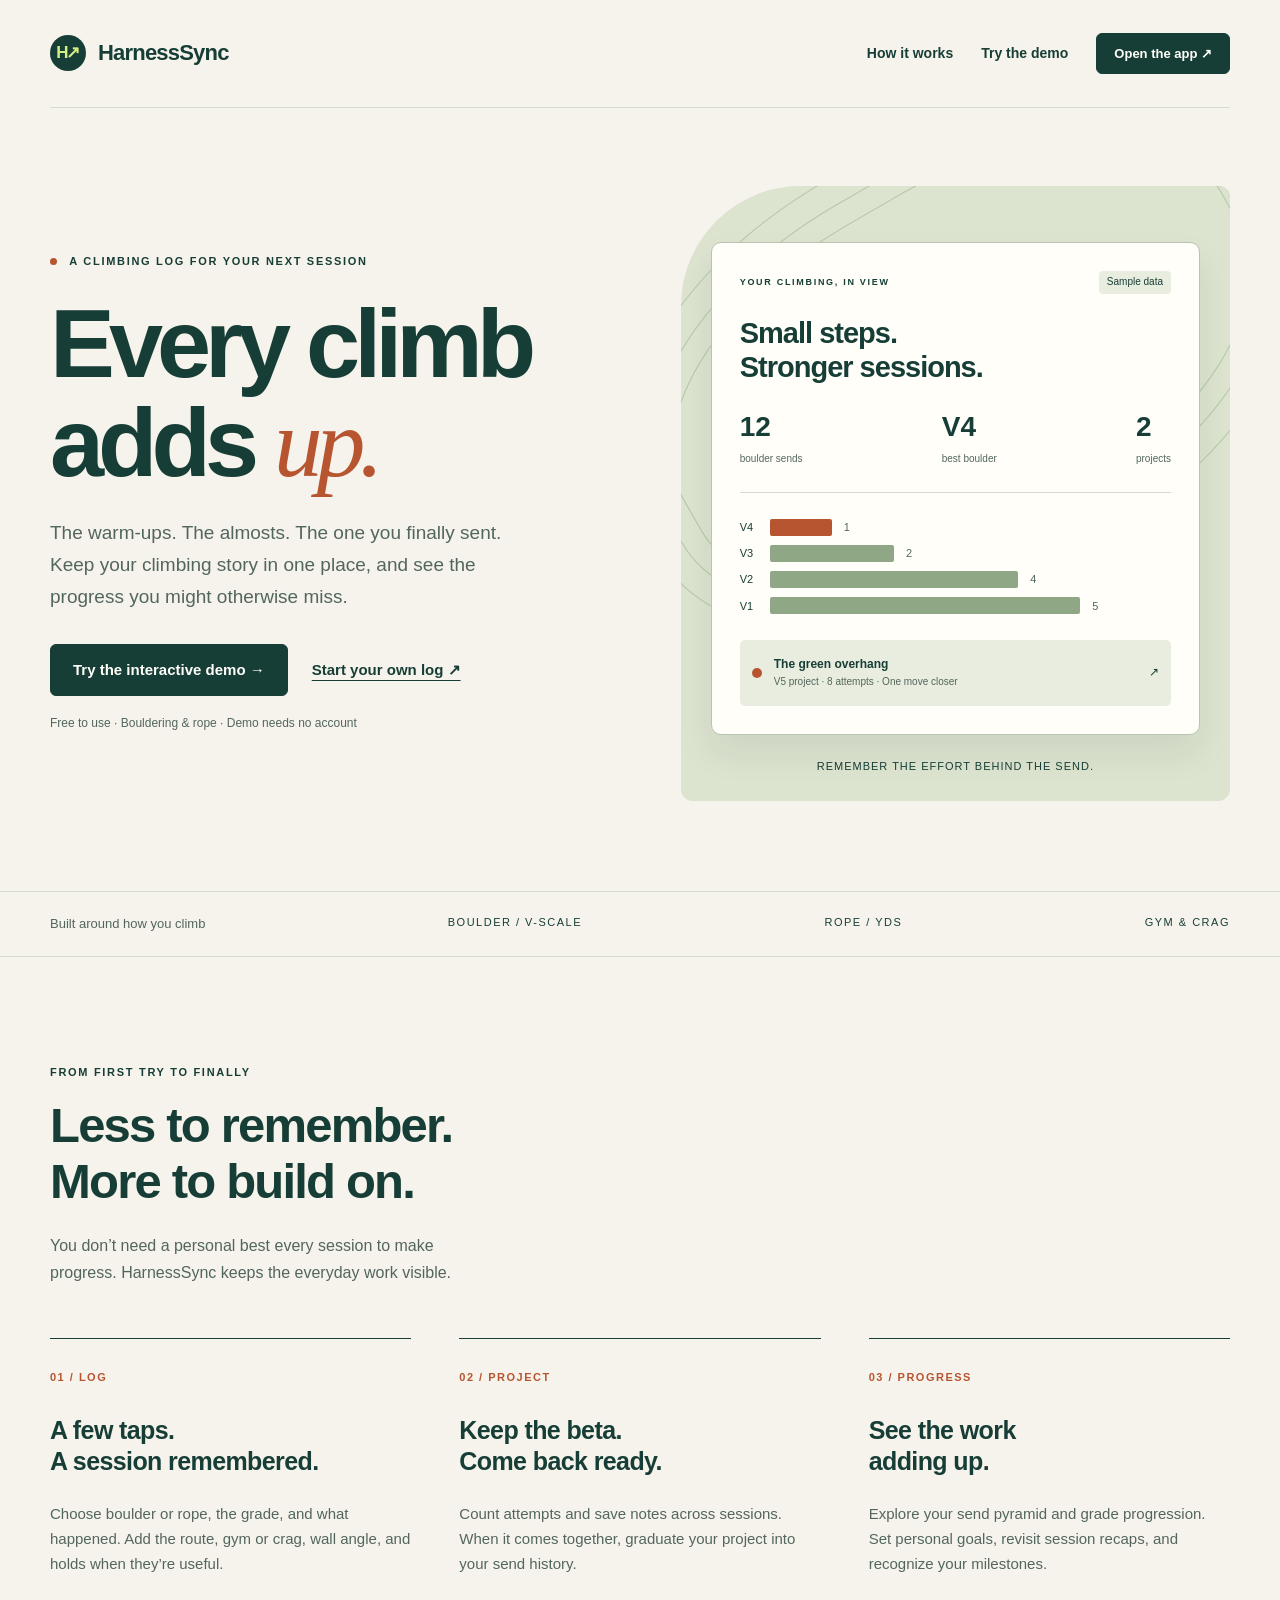
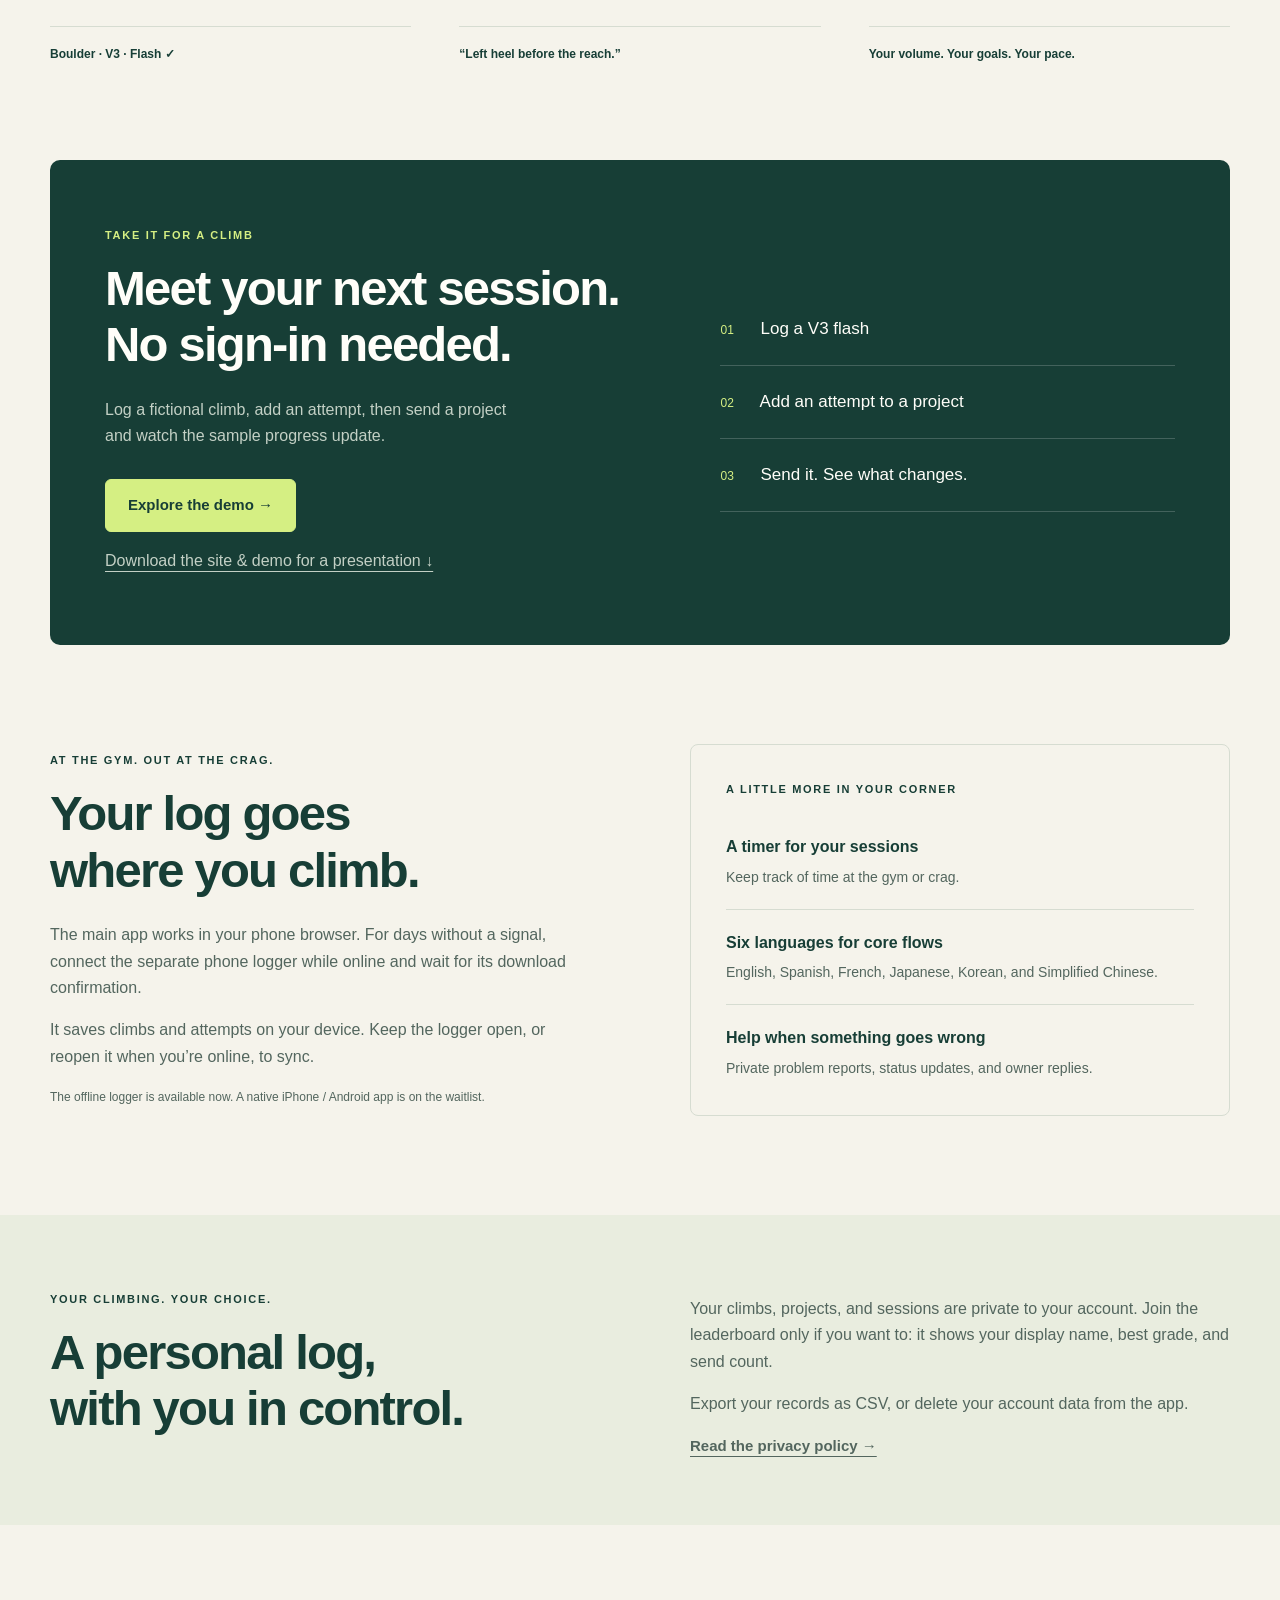
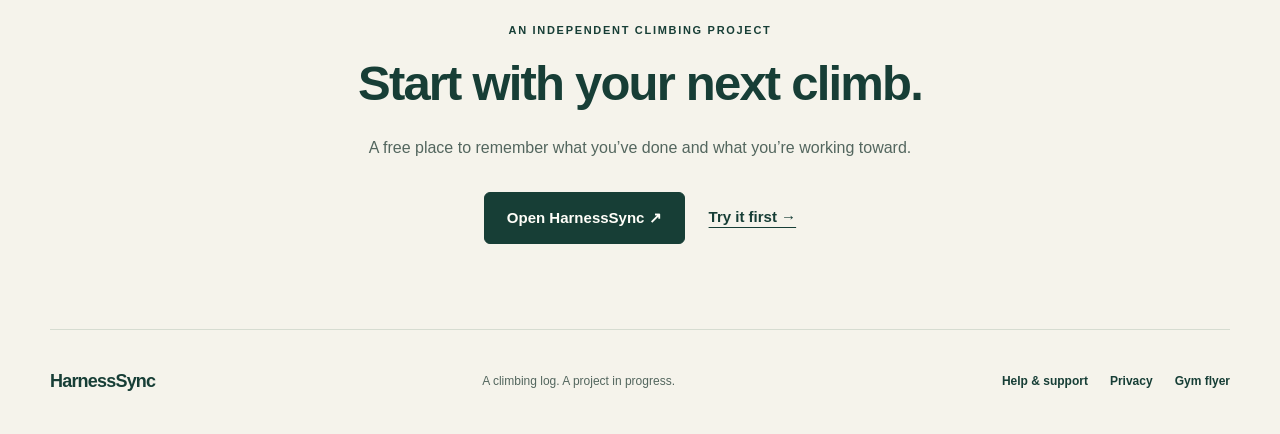
==== commit 5cda4212: "Make the demo available offline and package owner previews" ====
--- a/docs/index.html
+++ b/docs/index.html
@@ -48,7 +48,7 @@
       </div>
     </section>
     <section class="demo-invite wrap">
-      <div><p class="eyebrow">Take it for a climb</p><h2>Meet your next session.<br>No sign-in needed.</h2><p>Log a fictional climb, add an attempt, then send a project and watch the sample progress update.</p><a class="button lime" href="demo.html">Explore the demo →</a></div>
+      <div><p class="eyebrow">Take it for a climb</p><h2>Meet your next session.<br>No sign-in needed.</h2><p>Log a fictional climb, add an attempt, then send a project and watch the sample progress update.</p><a class="button lime" href="demo.html">Explore the demo →</a><p><a href="downloads/harnesssync-preview.zip" download>Download the site &amp; demo for a presentation ↓</a></p></div>
       <ol class="demo-checklist"><li><span>01</span> Log a V3 flash</li><li><span>02</span> Add an attempt to a project</li><li><span>03</span> Send it. See what changes.</li></ol>
     </section>
     <section class="section wrap field-section">
--- a/docs/showcase.css
+++ b/docs/showcase.css
@@ -496,6 +496,22 @@
   font-size:12px;
 }
 /* Browser-only demo */
+.offline-tools {
+  display: flex;
+  align-items: center;
+  flex-wrap: wrap;
+  gap: 8px 24px;
+  padding: 12px 0;
+}
+.offline-tools p {
+  width: 100%;
+  margin: 0;
+  font-size: 13px;
+  color: var(--muted);
+}
+.offline-tools a {
+  font-size: 13px;
+}
 .demo-heading{
   display:flex;
   justify-content:space-between;
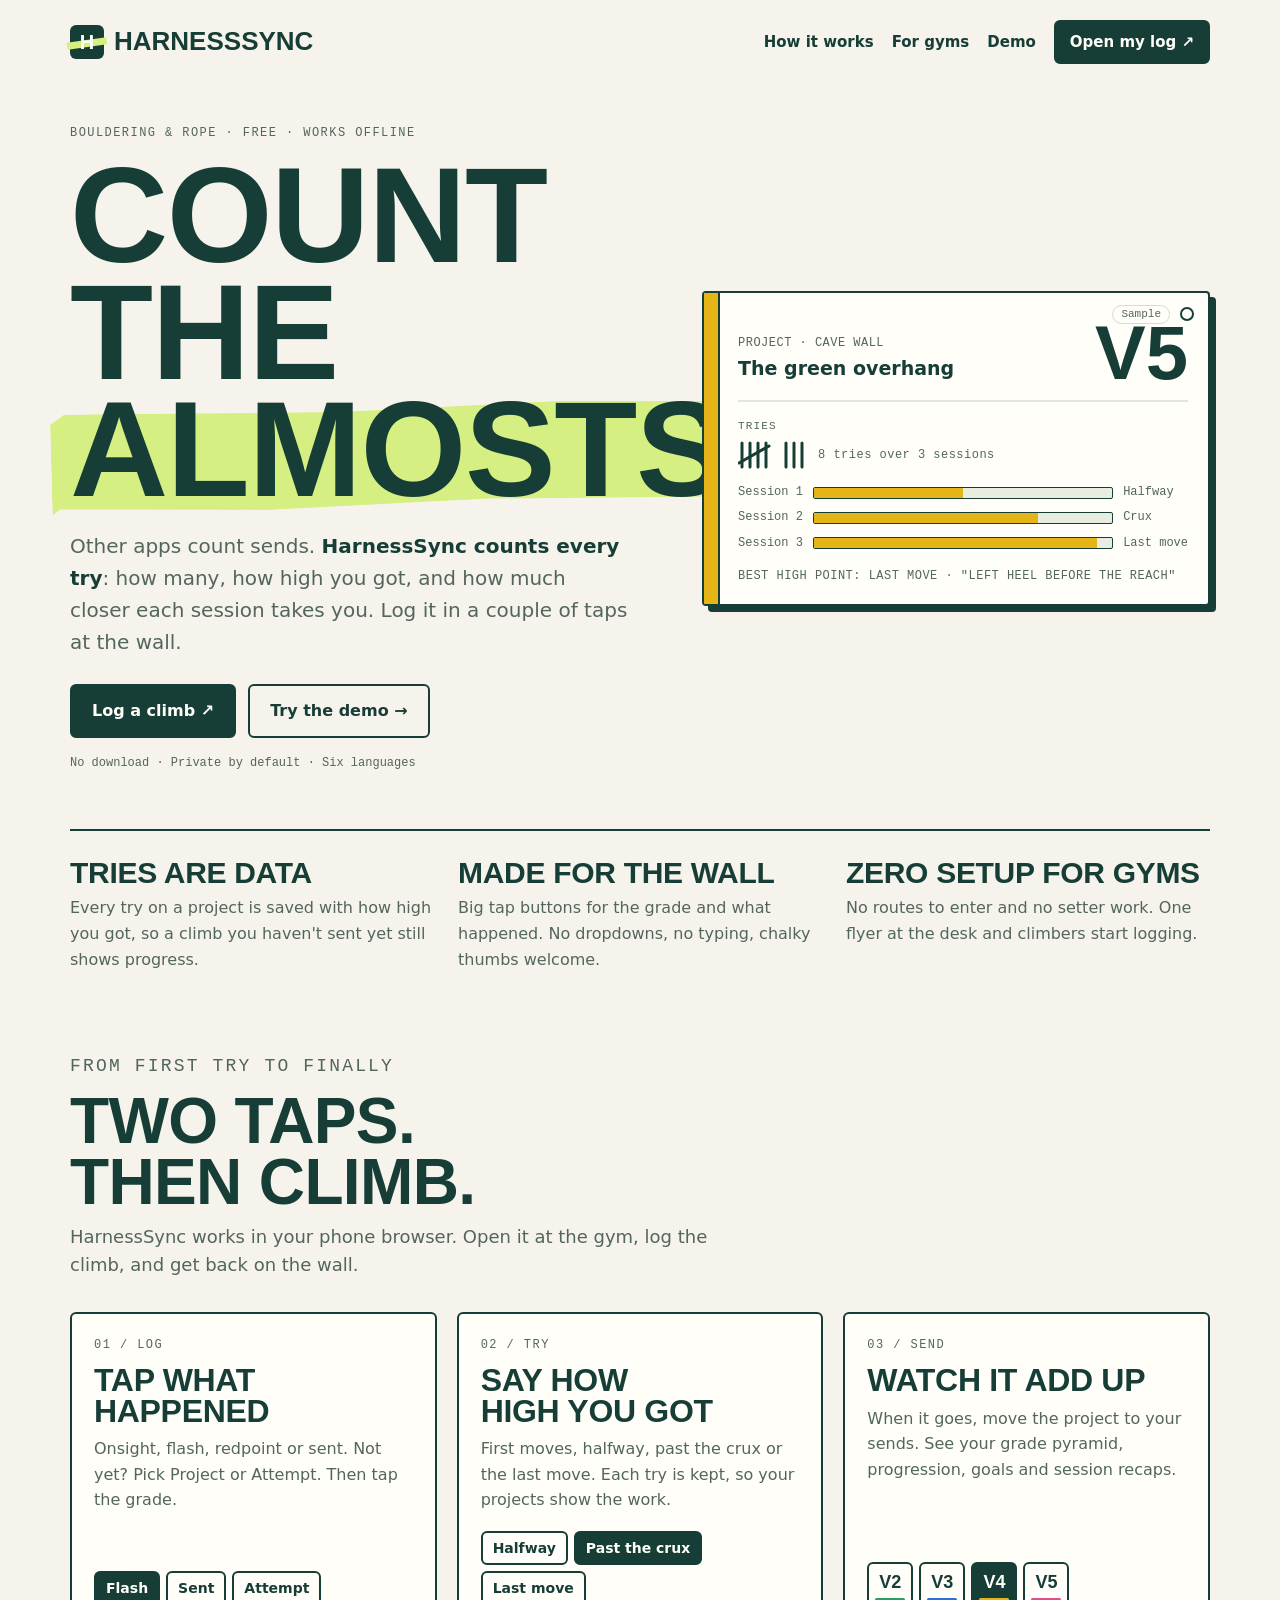
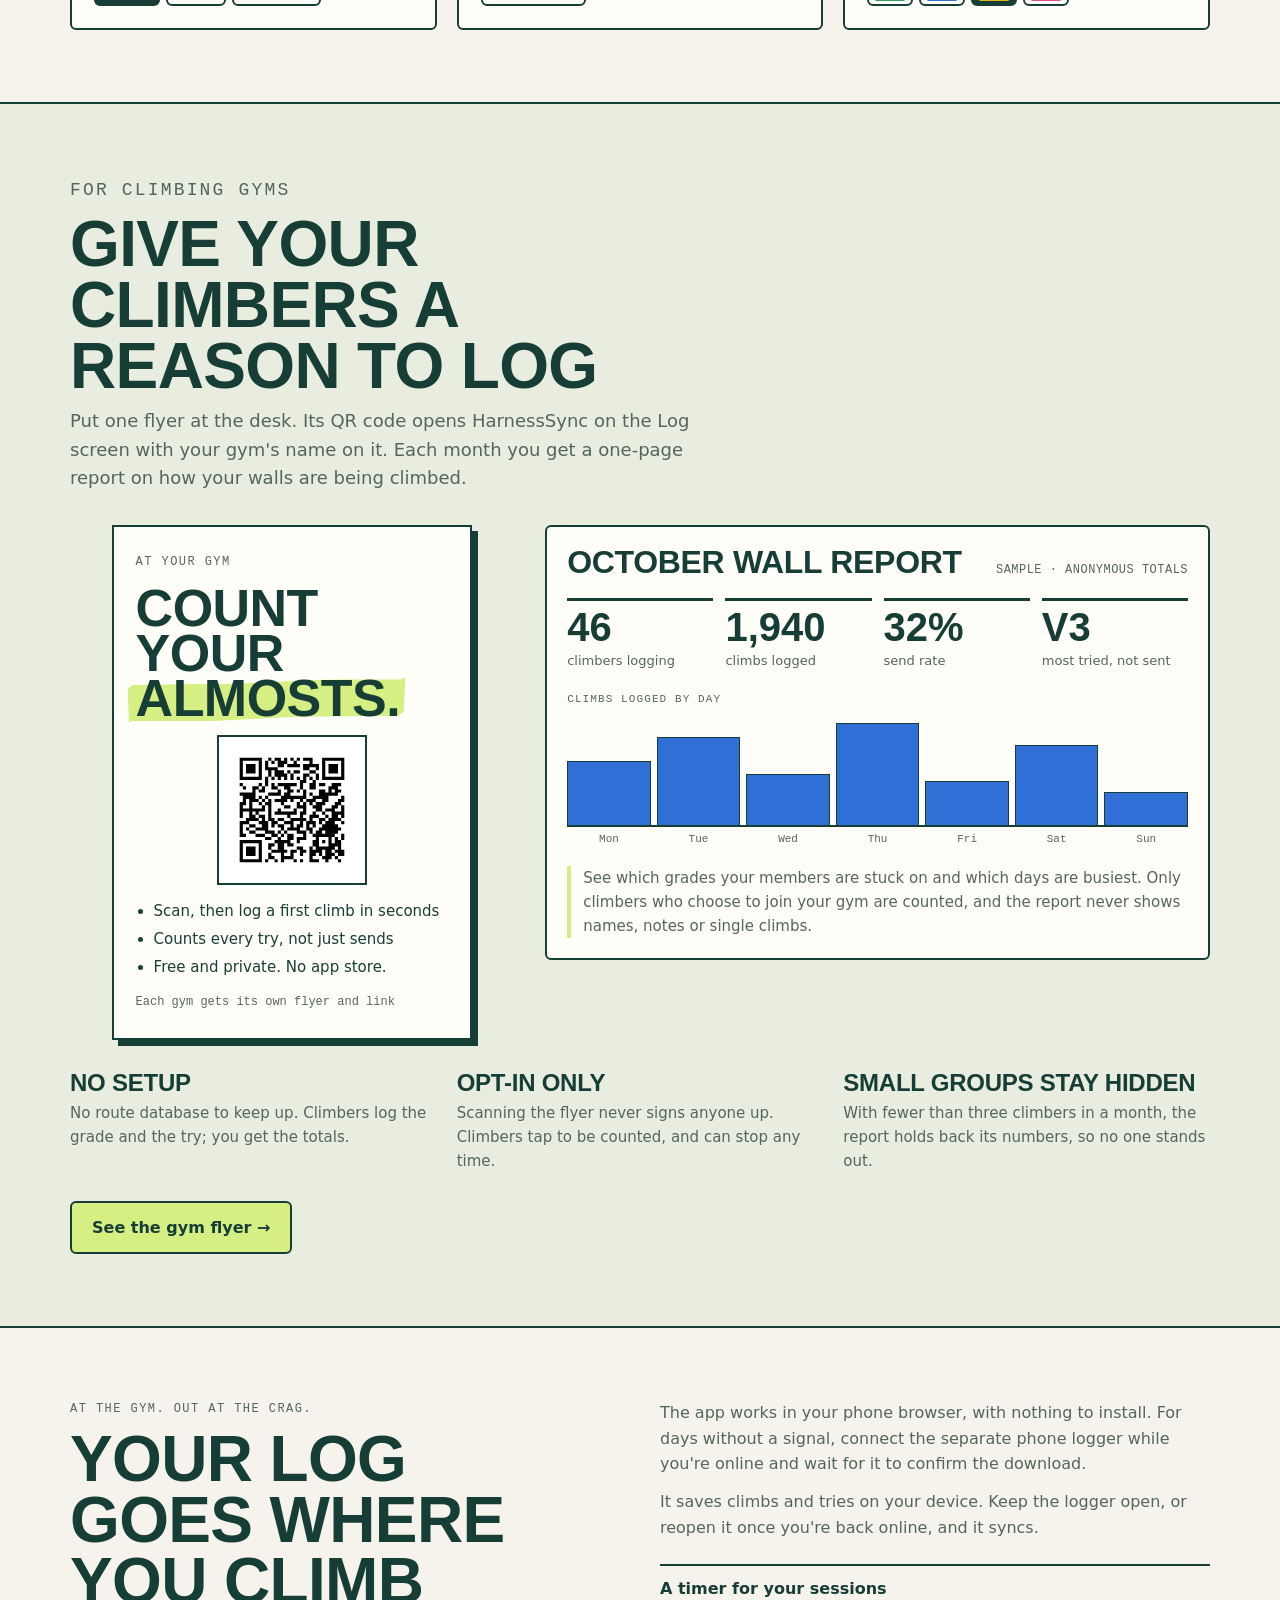
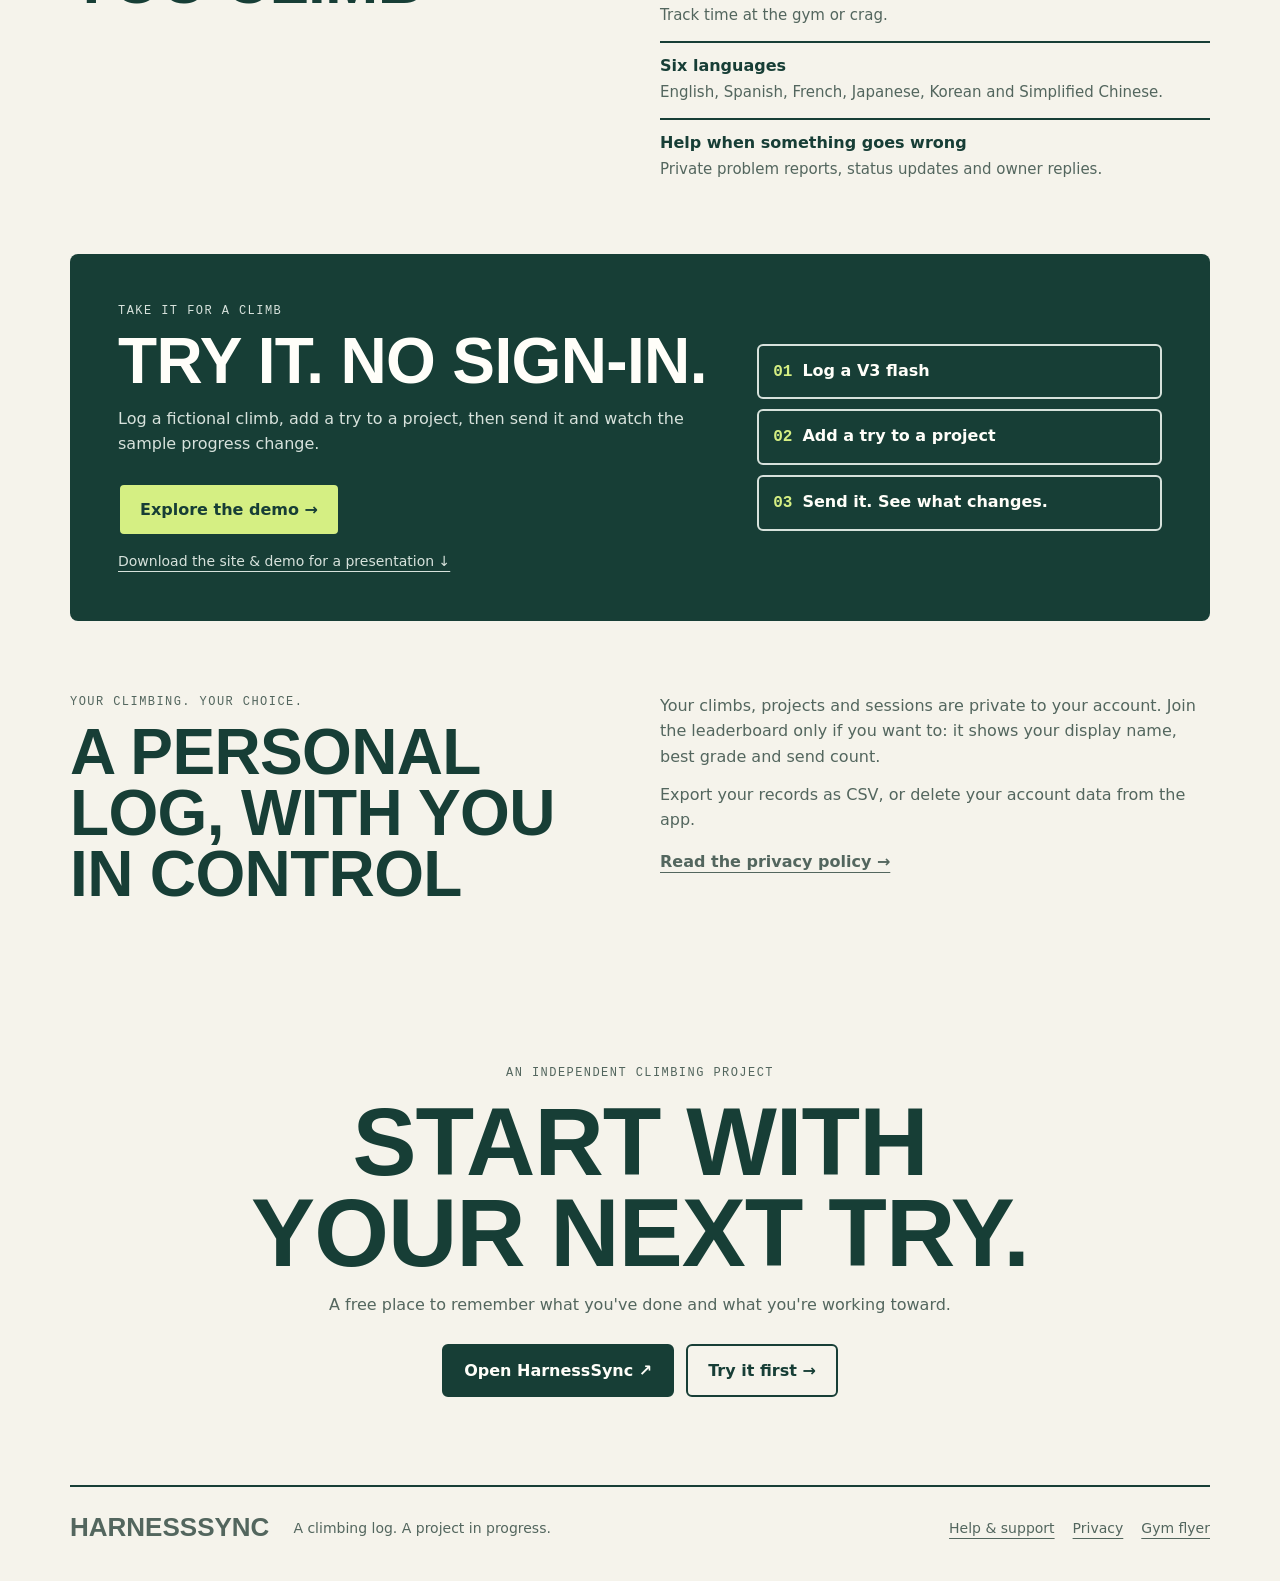
==== commit 487ff4d0: "Redesign the landing page around counting every try The GitHub Pages home page now leads with "Count" ====
--- a/docs/index.html
+++ b/docs/index.html
@@ -3,61 +3,202 @@
 <head>
   <meta charset="utf-8">
   <meta name="viewport" content="width=device-width, initial-scale=1">
-  <title>HarnessSync — Every climb adds up.</title>
-  <meta name="description" content="A free climbing log for boulderers and rope climbers. Remember your sends, work your projects, and see your progress. Try the demo without signing in.">
+  <title>HarnessSync — Count the almosts.</title>
+  <meta name="description" content="A free climbing log that counts every try, not just sends: how many, how high you got, and how much closer each session takes you. Try the demo without signing in.">
   <meta name="theme-color" content="#f5f3eb">
   <link rel="icon" href="icon.svg" type="image/svg+xml">
-  <link rel="stylesheet" href="showcase.css">
+  <link rel="stylesheet" href="landing.css">
 </head>
 <body>
   <a class="skip" href="#main">Skip to content</a>
   <header class="site-header wrap">
-    <a class="wordmark" href="index.html"><span class="brand-mark" aria-hidden="true">H↗</span> HarnessSync</a>
-    <nav aria-label="Main navigation"><a href="#how-it-works">How it works</a><a href="demo.html">Try the demo</a><a class="button small" href="https://harnesssync.onrender.com">Open the app ↗</a></nav>
+    <a class="wordmark" href="index.html"><span class="logo-mark" aria-hidden="true"><span>H</span></span>HarnessSync</a>
+    <nav aria-label="Main navigation">
+      <a class="hide-sm" href="#how-it-works">How it works</a>
+      <a class="hide-sm" href="#for-gyms">For gyms</a>
+      <a class="hide-sm" href="demo.html">Demo</a>
+      <a class="button small" href="https://harnesssync.onrender.com">Open my log ↗</a>
+    </nav>
   </header>
+
   <main id="main">
     <section class="hero wrap">
-      <div class="hero-copy">
-        <p class="eyebrow"><span class="dot"></span> A climbing log for your next session</p>
-        <h1>Every climb<br>adds <em>up.</em></h1>
-        <p class="lead">The warm-ups. The almosts. The one you finally sent. Keep your climbing story in one place, and see the progress you might otherwise miss.</p>
-        <div class="actions"><a class="button" href="demo.html">Try the interactive demo →</a><a class="text-link" href="https://harnesssync.onrender.com">Start your own log ↗</a></div>
-        <p class="fine">Free to use · Bouldering &amp; rope · Demo needs no account</p>
-      </div>
-      <div class="hero-visual" aria-label="Illustrative climbing log with fictional sample data">
-        <div class="contour" aria-hidden="true"></div>
-        <div class="preview-card">
-          <div class="preview-top"><span class="eyebrow">Your climbing, in view</span><span class="sample-label">Sample data</span></div>
-          <div class="preview-title">Small steps.<br>Stronger sessions.</div>
-          <div class="mini-stats"><div><strong>12</strong><span>boulder sends</span></div><div><strong>V4</strong><span>best boulder</span></div><div><strong>2</strong><span>projects</span></div></div>
-          <div class="mini-pyramid" aria-label="Example pyramid: V4 one, V3 two, V2 four, V1 five sends">
-            <div><span>V4</span><i style="--w:20%"></i><b>1</b></div><div><span>V3</span><i style="--w:40%"></i><b>2</b></div><div><span>V2</span><i style="--w:80%"></i><b>4</b></div><div><span>V1</span><i style="--w:100%"></i><b>5</b></div>
+      <div>
+        <p class="eyebrow">Bouldering &amp; rope · free · works offline</p>
+        <h1>Count the<br><span class="tape">almosts.</span></h1>
+        <p class="lead">Other apps count sends. <b>HarnessSync counts every try</b>: how many, how high you got, and how much closer each session takes you. Log it in a couple of taps at the wall.</p>
+        <div class="actions">
+          <a class="button" href="https://harnesssync.onrender.com">Log a climb ↗</a>
+          <a class="button ghost" href="demo.html">Try the demo →</a>
+        </div>
+        <p class="fine">No download · Private by default · Six languages</p>
+      </div>
+
+      <div class="tag" style="--grade:var(--g-yellow)" aria-label="Example project card with fictional sample data">
+        <span class="hole" aria-hidden="true"></span>
+        <span class="sample">Sample</span>
+        <div class="tag-row">
+          <div>
+            <span class="meta">PROJECT · CAVE WALL</span>
+            <div class="tag-name">The green overhang</div>
           </div>
-          <div class="preview-project"><span class="route-dot"></span><div><strong>The green overhang</strong><small>V5 project · 8 attempts · One move closer</small></div><span aria-hidden="true">↗</span></div>
-        </div>
-        <p class="visual-caption">Remember the effort behind the send.</p>
-      </div>
-    </section>
-    <div class="discipline-strip"><div class="wrap"><span>Built around how you climb</span><span>BOULDER / V-SCALE</span><span>ROPE / YDS</span><span>GYM &amp; CRAG</span></div></div>
+          <div class="grade">V5</div>
+        </div>
+        <div class="rule"></div>
+        <div class="label">Tries</div>
+        <div class="tally">
+          <svg viewBox="0 0 34 28" aria-hidden="true"><line x1="4" y1="2" x2="4" y2="26"/><line x1="12" y1="2" x2="12" y2="26"/><line x1="20" y1="2" x2="20" y2="26"/><line x1="28" y1="2" x2="28" y2="26"/><line x1="1" y1="22" x2="31" y2="5"/></svg>
+          <svg viewBox="0 0 26 28" aria-hidden="true"><line x1="4" y1="2" x2="4" y2="26"/><line x1="12" y1="2" x2="12" y2="26"/><line x1="20" y1="2" x2="20" y2="26"/></svg>
+          <span class="meta">8 tries over 3 sessions</span>
+        </div>
+        <div class="ladder" aria-label="Best high point each session: halfway, then past the crux, then the last move">
+          <span>Session 1</span><div class="bar"><i style="width:50%"></i></div><span>Halfway</span>
+          <span>Session 2</span><div class="bar"><i style="width:75%"></i></div><span>Crux</span>
+          <span>Session 3</span><div class="bar"><i style="width:95%"></i></div><span>Last move</span>
+        </div>
+        <p class="meta note">BEST HIGH POINT: LAST MOVE · "LEFT HEEL BEFORE THE REACH"</p>
+      </div>
+    </section>
+
+    <section class="wrap diffs" aria-label="What makes HarnessSync different">
+      <div><h2>Tries are data</h2><p>Every try on a project is saved with how high you got, so a climb you haven't sent yet still shows progress.</p></div>
+      <div><h2>Made for the wall</h2><p>Big tap buttons for the grade and what happened. No dropdowns, no typing, chalky thumbs welcome.</p></div>
+      <div><h2>Zero setup for gyms</h2><p>No routes to enter and no setter work. One flyer at the desk and climbers start logging.</p></div>
+    </section>
+
     <section class="section wrap" id="how-it-works">
-      <div class="section-intro"><p class="eyebrow">From first try to finally</p><h2>Less to remember.<br>More to build on.</h2><p>You don’t need a personal best every session to make progress. HarnessSync keeps the everyday work visible.</p></div>
-      <div class="steps">
-        <article><span class="step-number">01 / LOG</span><h3>A few taps. <br>A session remembered.</h3><p>Choose boulder or rope, the grade, and what happened. Add the route, gym or crag, wall angle, and holds when they’re useful.</p><span class="example">Boulder · V3 · Flash ✓</span></article>
-        <article><span class="step-number">02 / PROJECT</span><h3>Keep the beta. <br>Come back ready.</h3><p>Count attempts and save notes across sessions. When it comes together, graduate your project into your send history.</p><span class="example">“Left heel before the reach.”</span></article>
-        <article><span class="step-number">03 / PROGRESS</span><h3>See the work <br>adding up.</h3><p>Explore your send pyramid and grade progression. Set personal goals, revisit session recaps, and recognize your milestones.</p><span class="example">Your volume. Your goals. Your pace.</span></article>
-      </div>
-    </section>
-    <section class="demo-invite wrap">
-      <div><p class="eyebrow">Take it for a climb</p><h2>Meet your next session.<br>No sign-in needed.</h2><p>Log a fictional climb, add an attempt, then send a project and watch the sample progress update.</p><a class="button lime" href="demo.html">Explore the demo →</a><p><a href="downloads/harnesssync-preview.zip" download>Download the site &amp; demo for a presentation ↓</a></p></div>
-      <ol class="demo-checklist"><li><span>01</span> Log a V3 flash</li><li><span>02</span> Add an attempt to a project</li><li><span>03</span> Send it. See what changes.</li></ol>
-    </section>
-    <section class="section wrap field-section">
-      <div><p class="eyebrow">At the gym. Out at the crag.</p><h2>Your log goes<br>where you climb.</h2><p>The main app works in your phone browser. For days without a signal, connect the separate phone logger while online and wait for its download confirmation.</p><p>It saves climbs and attempts on your device. Keep the logger open, or reopen it when you’re online, to sync.</p><p class="fine">The offline logger is available now. A native iPhone / Android app is on the waitlist.</p></div>
-      <div class="field-notes"><span class="eyebrow">A little more in your corner</span><ul><li><strong>A timer for your sessions</strong><span>Keep track of time at the gym or crag.</span></li><li><strong>Six languages for core flows</strong><span>English, Spanish, French, Japanese, Korean, and Simplified Chinese.</span></li><li><strong>Help when something goes wrong</strong><span>Private problem reports, status updates, and owner replies.</span></li></ul></div>
-    </section>
-    <section class="privacy-section"><div class="wrap privacy-grid"><div><p class="eyebrow">Your climbing. Your choice.</p><h2>A personal log,<br>with you in control.</h2></div><div><p>Your climbs, projects, and sessions are private to your account. Join the leaderboard only if you want to: it shows your display name, best grade, and send count.</p><p>Export your records as CSV, or delete your account data from the app.</p><a class="text-link" href="privacy.html">Read the privacy policy →</a></div></div></section>
-    <section class="final-cta wrap"><p class="eyebrow">An independent climbing project</p><h2>Start with your next climb.</h2><p>A free place to remember what you’ve done and what you’re working toward.</p><div class="actions"><a class="button" href="https://harnesssync.onrender.com">Open HarnessSync ↗</a><a class="text-link" href="demo.html">Try it first →</a></div></section>
+      <div class="section-head">
+        <p class="eyebrow">From first try to finally</p>
+        <h2>Two taps. Then climb.</h2>
+        <p>HarnessSync works in your phone browser. Open it at the gym, log the climb, and get back on the wall.</p>
+      </div>
+      <ol class="steps">
+        <li>
+          <span class="eyebrow">01 / Log</span>
+          <h3>Tap what happened</h3>
+          <p>Onsight, flash, redpoint or sent. Not yet? Pick Project or Attempt. Then tap the grade.</p>
+          <div class="chips" aria-hidden="true"><span class="chip on">Flash</span><span class="chip">Sent</span><span class="chip">Attempt</span></div>
+        </li>
+        <li>
+          <span class="eyebrow">02 / Try</span>
+          <h3>Say how high you got</h3>
+          <p>First moves, halfway, past the crux or the last move. Each try is kept, so your projects show the work.</p>
+          <div class="chips" aria-hidden="true"><span class="chip">Halfway</span><span class="chip on">Past the crux</span><span class="chip">Last move</span></div>
+        </li>
+        <li>
+          <span class="eyebrow">03 / Send</span>
+          <h3>Watch it add up</h3>
+          <p>When it goes, move the project to your sends. See your grade pyramid, progression, goals and session recaps.</p>
+          <div class="chips" aria-hidden="true"><span class="chip grade-chip" style="--c:var(--g-green)">V2</span><span class="chip grade-chip" style="--c:var(--g-blue)">V3</span><span class="chip grade-chip on" style="--c:var(--g-yellow)">V4</span><span class="chip grade-chip" style="--c:var(--g-pink)">V5</span></div>
+        </li>
+      </ol>
+    </section>
+
+    <section class="band" id="for-gyms">
+      <div class="section wrap">
+        <div class="section-head">
+          <p class="eyebrow">For climbing gyms</p>
+          <h2>Give your climbers a reason to log</h2>
+          <p>Put one flyer at the desk. Its QR code opens HarnessSync on the Log screen with your gym's name on it. Each month you get a one-page report on how your walls are being climbed.</p>
+        </div>
+        <div class="gyms">
+          <div class="flyer">
+            <span class="eyebrow">At your gym</span>
+            <h3>Count your <span class="tape">almosts.</span></h3>
+            <div class="qr"><img src="gym-qr.svg" alt="Sample QR code" width="150" height="150"></div>
+            <ul>
+              <li>Scan, then log a first climb in seconds</li>
+              <li>Counts every try, not just sends</li>
+              <li>Free and private. No app store.</li>
+            </ul>
+            <p class="fine">Each gym gets its own flyer and link</p>
+          </div>
+
+          <div class="report" aria-label="Example monthly gym report with fictional sample data">
+            <div class="report-head">
+              <h3>October wall report</h3>
+              <span class="meta">SAMPLE · ANONYMOUS TOTALS</span>
+            </div>
+            <div class="kpis">
+              <div class="kpi"><b>46</b><span>climbers logging</span></div>
+              <div class="kpi"><b>1,940</b><span>climbs logged</span></div>
+              <div class="kpi"><b>32%</b><span>send rate</span></div>
+              <div class="kpi"><b>V3</b><span>most tried, not sent</span></div>
+            </div>
+            <div>
+              <div class="label">Climbs logged by day</div>
+              <div class="days" aria-hidden="true"><i style="height:58%"></i><i style="height:80%"></i><i style="height:46%"></i><i style="height:92%"></i><i style="height:40%"></i><i style="height:72%"></i><i style="height:30%"></i></div>
+              <div class="days-x" aria-hidden="true"><span>Mon</span><span>Tue</span><span>Wed</span><span>Thu</span><span>Fri</span><span>Sat</span><span>Sun</span></div>
+            </div>
+            <p class="callout">See which grades your members are stuck on and which days are busiest. Only climbers who choose to join your gym are counted, and the report never shows names, notes or single climbs.</p>
+          </div>
+        </div>
+        <div class="gym-points">
+          <div><h3>No setup</h3><p>No route database to keep up. Climbers log the grade and the try; you get the totals.</p></div>
+          <div><h3>Opt-in only</h3><p>Scanning the flyer never signs anyone up. Climbers tap to be counted, and can stop any time.</p></div>
+          <div><h3>Small groups stay hidden</h3><p>With fewer than three climbers in a month, the report holds back its numbers, so no one stands out.</p></div>
+        </div>
+        <p class="gym-cta"><a class="button lime" href="gym-flyer.html">See the gym flyer →</a></p>
+      </div>
+    </section>
+
+    <section class="section wrap split">
+      <div>
+        <p class="eyebrow">At the gym. Out at the crag.</p>
+        <h2>Your log goes where you climb</h2>
+      </div>
+      <div class="body">
+        <p>The app works in your phone browser, with nothing to install. For days without a signal, connect the separate phone logger while you're online and wait for it to confirm the download.</p>
+        <p>It saves climbs and tries on your device. Keep the logger open, or reopen it once you're back online, and it syncs.</p>
+        <ul class="list" style="margin-top:24px">
+          <li><strong>A timer for your sessions</strong><span>Track time at the gym or crag.</span></li>
+          <li><strong>Six languages</strong><span>English, Spanish, French, Japanese, Korean and Simplified Chinese.</span></li>
+          <li><strong>Help when something goes wrong</strong><span>Private problem reports, status updates and owner replies.</span></li>
+        </ul>
+      </div>
+    </section>
+
+    <section class="wrap">
+      <div class="demo">
+        <div>
+          <p class="eyebrow">Take it for a climb</p>
+          <h2>Try it. No sign-in.</h2>
+          <p>Log a fictional climb, add a try to a project, then send it and watch the sample progress change.</p>
+          <div class="actions"><a class="button lime" href="demo.html">Explore the demo →</a></div>
+          <p class="download"><a href="downloads/harnesssync-preview.zip" download>Download the site &amp; demo for a presentation ↓</a></p>
+        </div>
+        <ol>
+          <li><span>01</span>Log a V3 flash</li>
+          <li><span>02</span>Add a try to a project</li>
+          <li><span>03</span>Send it. See what changes.</li>
+        </ol>
+      </div>
+    </section>
+
+    <section class="section wrap split">
+      <div>
+        <p class="eyebrow">Your climbing. Your choice.</p>
+        <h2>A personal log, with you in control</h2>
+      </div>
+      <div class="body">
+        <p>Your climbs, projects and sessions are private to your account. Join the leaderboard only if you want to: it shows your display name, best grade and send count.</p>
+        <p>Export your records as CSV, or delete your account data from the app.</p>
+        <p style="margin-top:16px"><a class="text-link" href="privacy.html">Read the privacy policy →</a></p>
+      </div>
+    </section>
+
+    <section class="final wrap">
+      <p class="eyebrow">An independent climbing project</p>
+      <h2>Start with your next try.</h2>
+      <p>A free place to remember what you've done and what you're working toward.</p>
+      <div class="actions"><a class="button" href="https://harnesssync.onrender.com">Open HarnessSync ↗</a><a class="button ghost" href="demo.html">Try it first →</a></div>
+    </section>
   </main>
-  <footer class="site-footer wrap"><a class="wordmark" href="index.html">HarnessSync</a><p>A climbing log. A project in progress.</p><nav aria-label="Footer"><a href="support.html">Help &amp; support</a><a href="privacy.html">Privacy</a><a href="gym-flyer.html">Gym flyer</a></nav></footer>
+
+  <footer class="site-footer wrap">
+    <a class="wordmark" href="index.html">HarnessSync</a>
+    <p>A climbing log. A project in progress.</p>
+    <nav aria-label="Footer"><a href="support.html">Help &amp; support</a><a href="privacy.html">Privacy</a><a href="gym-flyer.html">Gym flyer</a></nav>
+  </footer>
 </body>
 </html>
--- a/docs/landing.css
+++ b/docs/landing.css
@@ -0,0 +1,165 @@
+/* HarnessSync landing page: "route tag" layout in the brand colours.
+   Paper ground, ink green text, lime as the one tape highlight, and gym
+   tape colours used only for grades. No external fonts or assets. */
+:root{
+  color-scheme:light;
+  --paper:#f5f3eb;
+  --white:#fffef9;
+  --soft:#e9eddf;
+  --ink:#173e36;
+  --muted:#53665e;
+  --line:#d6dcd1;
+  --lime:#d5ef83;
+  --orange:#b85531;
+  --g-green:#2f9c63; --g-blue:#2f6fd6; --g-yellow:#e5b417; --g-orange:#ec7a2c; --g-pink:#e04f8c;
+  --display:"Avenir Next Condensed","Arial Narrow","Roboto Condensed","Helvetica Neue",Arial,sans-serif;
+  --body:"Segoe UI",system-ui,-apple-system,Arial,sans-serif;
+  --mono:ui-monospace,"SFMono-Regular",Menlo,Consolas,monospace;
+}
+*{box-sizing:border-box}
+html{scroll-behavior:smooth;scroll-padding-top:24px}
+body{margin:0;background:var(--paper);color:var(--ink);font:16px/1.6 var(--body);overflow-x:hidden}
+a{color:inherit;text-underline-offset:5px}
+a:focus-visible{outline:3px solid var(--orange);outline-offset:4px}
+h1,h2,h3{font-family:var(--display);font-weight:800;line-height:.95;margin:0;text-wrap:balance;letter-spacing:-.01em;overflow-wrap:break-word}
+p{margin:0}
+.wrap{width:min(1140px,calc(100% - 32px));margin-inline:auto}
+.skip{position:absolute;top:-100px;left:16px;background:var(--white);padding:12px;z-index:10}
+.skip:focus{top:10px}
+.eyebrow{font-family:var(--mono);font-size:12px;letter-spacing:.12em;text-transform:uppercase;color:var(--muted)}
+.fine{font-family:var(--mono);font-size:12px;color:var(--muted)}
+.tape{position:relative;display:inline-block;z-index:0}
+.tape::before{content:"";position:absolute;inset:.1em -.12em .02em -.14em;background:var(--lime);z-index:-1;transform:rotate(-1.6deg);
+  clip-path:polygon(0 10%,2% 0,40% 5%,70% 0,98% 6%,100% 0,99% 90%,97% 100%,60% 95%,30% 100%,1% 94%,0 100%)}
+
+/* Buttons */
+.button{display:inline-flex;align-items:center;justify-content:center;gap:8px;min-height:48px;padding:12px 20px;border:2px solid var(--ink);border-radius:6px;
+  background:var(--ink);color:var(--white);font-weight:700;text-decoration:none}
+.button.ghost{background:transparent;color:var(--ink)}
+.button.lime{background:var(--lime);color:var(--ink)}
+.button.small{min-height:40px;padding:8px 14px;font-size:15px}
+.text-link{font-weight:700}
+@media (prefers-reduced-motion:no-preference){.button{transition:transform .12s ease}.button:active{transform:scale(.97)}}
+
+/* Header */
+.site-header{display:flex;align-items:center;gap:16px;flex-wrap:wrap;padding-block:20px}
+.wordmark{display:flex;align-items:center;gap:10px;font-family:var(--display);font-weight:800;font-size:26px;text-transform:uppercase;text-decoration:none}
+.logo-mark{width:34px;height:34px;display:grid;place-items:center;background:var(--ink);color:var(--white);border-radius:6px;position:relative;font-size:20px}
+.logo-mark::after{content:"";position:absolute;left:-3px;right:-3px;top:15px;height:7px;background:var(--lime);transform:rotate(-8deg)}
+.logo-mark span{position:relative;z-index:1}
+.site-header nav{display:flex;gap:18px;margin-left:auto;align-items:center;flex-wrap:wrap;font-weight:600;font-size:15px}
+.site-header nav a:not(.button){text-decoration:none}
+.site-header nav a:not(.button):hover{text-decoration:underline}
+
+/* Hero */
+.hero{display:grid;grid-template-columns:minmax(0,1.15fr) minmax(0,1fr);gap:48px;align-items:center;padding-block:40px 56px}
+.hero h1{font-size:clamp(50px,11vw,136px);text-transform:uppercase;line-height:.86;margin-top:14px}
+.lead{font-size:clamp(17px,1.8vw,20px);max-width:44ch;color:var(--muted);margin-top:22px}
+.lead b{color:var(--ink)}
+.actions{display:flex;gap:12px;flex-wrap:wrap;margin-top:26px;align-items:center}
+.hero .fine{margin-top:16px}
+
+/* Route tag: the paper tag at the base of a gym problem */
+.tag{background:var(--white);border:2px solid var(--ink);border-radius:4px;position:relative;padding:20px 20px 18px 34px;box-shadow:6px 6px 0 var(--ink)}
+.tag::before{content:"";position:absolute;left:0;top:0;bottom:0;width:14px;background:var(--grade,var(--g-yellow));border-right:2px solid var(--ink)}
+.tag .hole{position:absolute;right:14px;top:14px;width:14px;height:14px;border:2px solid var(--ink);border-radius:50%}
+.sample{position:absolute;right:38px;top:12px;font-family:var(--mono);font-size:11px;color:var(--muted);border:1.5px solid var(--line);border-radius:20px;padding:0 8px}
+.tag-row{display:flex;justify-content:space-between;align-items:flex-end;gap:12px;margin-top:10px}
+.grade{font-family:var(--display);font-weight:800;font-size:76px;line-height:.8}
+.tag-name{font-weight:700;font-size:19px}
+.meta{font-family:var(--mono);font-size:12px;color:var(--muted);letter-spacing:.04em}
+.rule{height:2px;background:var(--ink);opacity:.12;margin:16px 0}
+.label{font-family:var(--mono);font-size:11px;letter-spacing:.1em;text-transform:uppercase;color:var(--muted);margin-bottom:6px}
+.tally{display:flex;gap:10px;flex-wrap:wrap;align-items:center}
+.tally svg{height:28px;width:auto;display:block}
+.tally line{stroke:var(--ink);stroke-width:3;stroke-linecap:round}
+.ladder{display:grid;grid-template-columns:auto minmax(0,1fr) auto;gap:6px 10px;align-items:center;margin-top:14px;font-family:var(--mono);font-size:12px;color:var(--muted)}
+.ladder .bar{height:12px;background:var(--soft);border:1.5px solid var(--ink);border-radius:2px;position:relative;overflow:hidden}
+.ladder .bar i{position:absolute;inset:0 auto 0 0;background:var(--grade,var(--g-yellow))}
+.tag .note{margin-top:14px}
+
+/* Three differences */
+.diffs{display:grid;grid-template-columns:repeat(3,minmax(0,1fr));gap:24px;border-top:2px solid var(--ink);padding-block:28px 8px}
+.diffs h2{font-size:30px;text-transform:uppercase;margin-bottom:8px}
+.diffs p{color:var(--muted)}
+
+/* Sections */
+.section{padding-block:72px}
+.section-head{display:flex;flex-direction:column;gap:10px;max-width:64ch;margin-bottom:32px}
+.section-head h2{font-size:clamp(40px,6vw,64px);text-transform:uppercase}
+.section-head p{color:var(--muted);font-size:18px}
+.band{background:var(--soft);border-block:2px solid var(--ink)}
+
+/* Steps */
+.steps{display:grid;grid-template-columns:repeat(3,minmax(0,1fr));gap:20px;list-style:none;margin:0;padding:0}
+.steps li{background:var(--white);border:2px solid var(--ink);border-radius:6px;padding:22px;display:flex;flex-direction:column;gap:10px}
+.steps h3{font-size:32px;text-transform:uppercase}
+.steps p{color:var(--muted)}
+.chips{display:flex;gap:6px;flex-wrap:wrap;margin-top:auto;padding-top:8px}
+.chip{border:2px solid var(--ink);border-radius:6px;padding:4px 10px;font-weight:700;font-size:14px;background:var(--white)}
+.chip.on{background:var(--ink);color:var(--white)}
+.chip.grade-chip{font-family:var(--display);font-size:18px;position:relative;padding-bottom:7px}
+.chip.grade-chip::after{content:"";position:absolute;left:6px;right:6px;bottom:3px;height:3px;border-radius:2px;background:var(--c)}
+
+/* Gyms */
+.gyms{display:grid;grid-template-columns:minmax(0,.8fr) minmax(0,1.2fr);gap:32px;align-items:start}
+.flyer{background:var(--white);border:2px solid var(--ink);padding:26px 22px;display:flex;flex-direction:column;gap:14px;max-width:360px;width:100%;justify-self:center;box-shadow:6px 6px 0 var(--ink)}
+.flyer h3{font-size:clamp(38px,11vw,52px);text-transform:uppercase;line-height:.86}
+.qr{width:150px;height:150px;align-self:center;border:2px solid var(--ink);padding:8px;background:#fff}
+.qr img{width:100%;height:100%;display:block}
+.flyer ul{margin:0;padding-left:18px;font-size:15px;display:flex;flex-direction:column;gap:4px}
+.report{background:var(--white);border:2px solid var(--ink);border-radius:6px;padding:20px;display:flex;flex-direction:column;gap:18px}
+.report-head{display:flex;justify-content:space-between;align-items:baseline;gap:12px;flex-wrap:wrap}
+.report-head h3{font-size:32px;text-transform:uppercase}
+.kpis{display:grid;grid-template-columns:repeat(4,minmax(0,1fr));gap:12px}
+.kpi{border-top:3px solid var(--ink);padding-top:6px}
+.kpi b{font-family:var(--display);font-weight:800;font-size:40px;line-height:1;display:block;font-variant-numeric:tabular-nums}
+.kpi span{font-size:13px;color:var(--muted)}
+.days{display:grid;grid-template-columns:repeat(7,1fr);gap:6px;align-items:end;height:110px}
+.days i{background:var(--g-blue);border:1.5px solid var(--ink);border-bottom:none}
+.days-x{display:grid;grid-template-columns:repeat(7,1fr);gap:6px;font-family:var(--mono);font-size:11px;color:var(--muted);text-align:center;border-top:2px solid var(--ink);padding-top:4px}
+.callout{font-size:15px;color:var(--muted);border-left:4px solid var(--lime);padding-left:12px}
+.gym-points{display:grid;grid-template-columns:repeat(3,minmax(0,1fr));gap:20px;margin-top:32px}
+.gym-points h3{font-size:24px;text-transform:uppercase;margin-bottom:6px}
+.gym-points p{color:var(--muted);font-size:15px}
+.gym-cta{margin-top:28px}
+
+/* Split sections: offline and privacy */
+.split{display:grid;grid-template-columns:minmax(0,1fr) minmax(0,1fr);gap:40px;align-items:start}
+.split h2{font-size:clamp(40px,6vw,64px);text-transform:uppercase;margin-top:10px}
+.split p+p{margin-top:12px}
+.split .body p{color:var(--muted)}
+.list{list-style:none;margin:0;padding:0;display:flex;flex-direction:column;gap:14px}
+.list li{border-top:2px solid var(--ink);padding-top:10px}
+.list strong{display:block}
+.list span{color:var(--muted);font-size:15px}
+
+/* Demo + final call to action */
+.demo{display:grid;grid-template-columns:minmax(0,1.2fr) minmax(0,.8fr);gap:32px;align-items:center;background:var(--ink);color:var(--white);border-radius:8px;padding:clamp(24px,5vw,48px)}
+.demo h2{font-size:clamp(40px,6vw,64px);text-transform:uppercase;margin:10px 0 14px}
+.demo .eyebrow,.demo p{color:#d7e2dc}
+.demo ol{list-style:none;margin:0;padding:0;display:flex;flex-direction:column;gap:10px}
+.demo ol li{border:2px solid #d7e2dc;border-radius:6px;padding:12px 14px;font-weight:700}
+.demo ol span{font-family:var(--mono);color:var(--lime);margin-right:10px}
+.demo .download{margin-top:14px;font-size:14px}
+.final{text-align:center;padding-block:88px}
+.final h2{font-size:clamp(48px,8vw,96px);text-transform:uppercase;margin:12px 0 14px}
+.final p{color:var(--muted)}
+.final .actions{justify-content:center}
+.site-footer{display:flex;flex-wrap:wrap;gap:12px 24px;align-items:center;border-top:2px solid var(--ink);padding-block:20px 32px;font-size:14px;color:var(--muted)}
+.site-footer nav{display:flex;gap:18px;flex-wrap:wrap;margin-left:auto}
+
+@media (max-width:900px){
+  .hero,.gyms,.split,.demo{grid-template-columns:minmax(0,1fr)}
+  .steps,.diffs,.gym-points{grid-template-columns:minmax(0,1fr)}
+  .hero{padding-top:16px;gap:40px}
+  .section{padding-block:56px}
+}
+@media (max-width:640px){
+  .site-header nav .hide-sm{display:none}
+  .kpis{grid-template-columns:repeat(2,minmax(0,1fr))}
+  .actions .button{flex:1 1 100%}
+  .site-footer nav{margin-left:0}
+  .wordmark{font-size:22px}
+  .grade{font-size:60px}
+}
